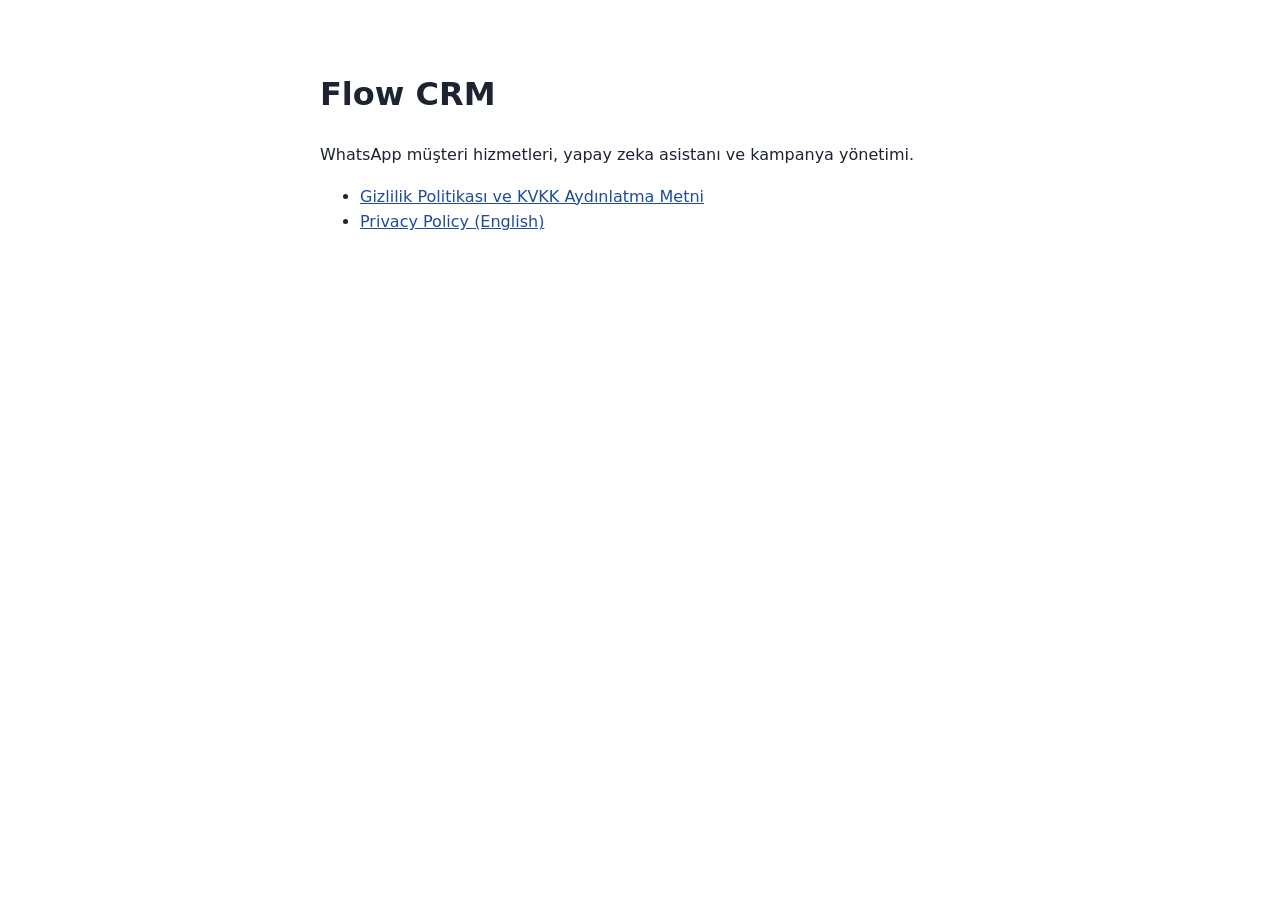
==== docs/index.html @ 95b6e511 "docs: add privacy policy and KVKK notice pages for GitHub Pages Turkish policy and KVKK aydınlatma m" ====
<!doctype html>
<html lang="tr">
<head>
<meta charset="utf-8">
<meta name="viewport" content="width=device-width, initial-scale=1">
<title>Flow CRM</title>
<style>
  :root { --bg: #fff; --fg: #1d2330; --accent: #1f4b99; }
  @media (prefers-color-scheme: dark) { :root { --bg: #12151b; --fg: #e8ebf1; --accent: #8fb0ff; } }
  body { margin: 0; background: var(--bg); color: var(--fg); font: 16px/1.6 system-ui, sans-serif; }
  main { max-width: 640px; margin: 0 auto; padding: 48px 16px; }
  a { color: var(--accent); }
</style>
</head>
<body>
<main>
<h1>Flow CRM</h1>
<p>WhatsApp müşteri hizmetleri, yapay zeka asistanı ve kampanya yönetimi.</p>
<ul>
  <li><a href="gizlilik/">Gizlilik Politikası ve KVKK Aydınlatma Metni</a></li>
  <li><a href="privacy/">Privacy Policy (English)</a></li>
</ul>
</main>
</body>
</html>
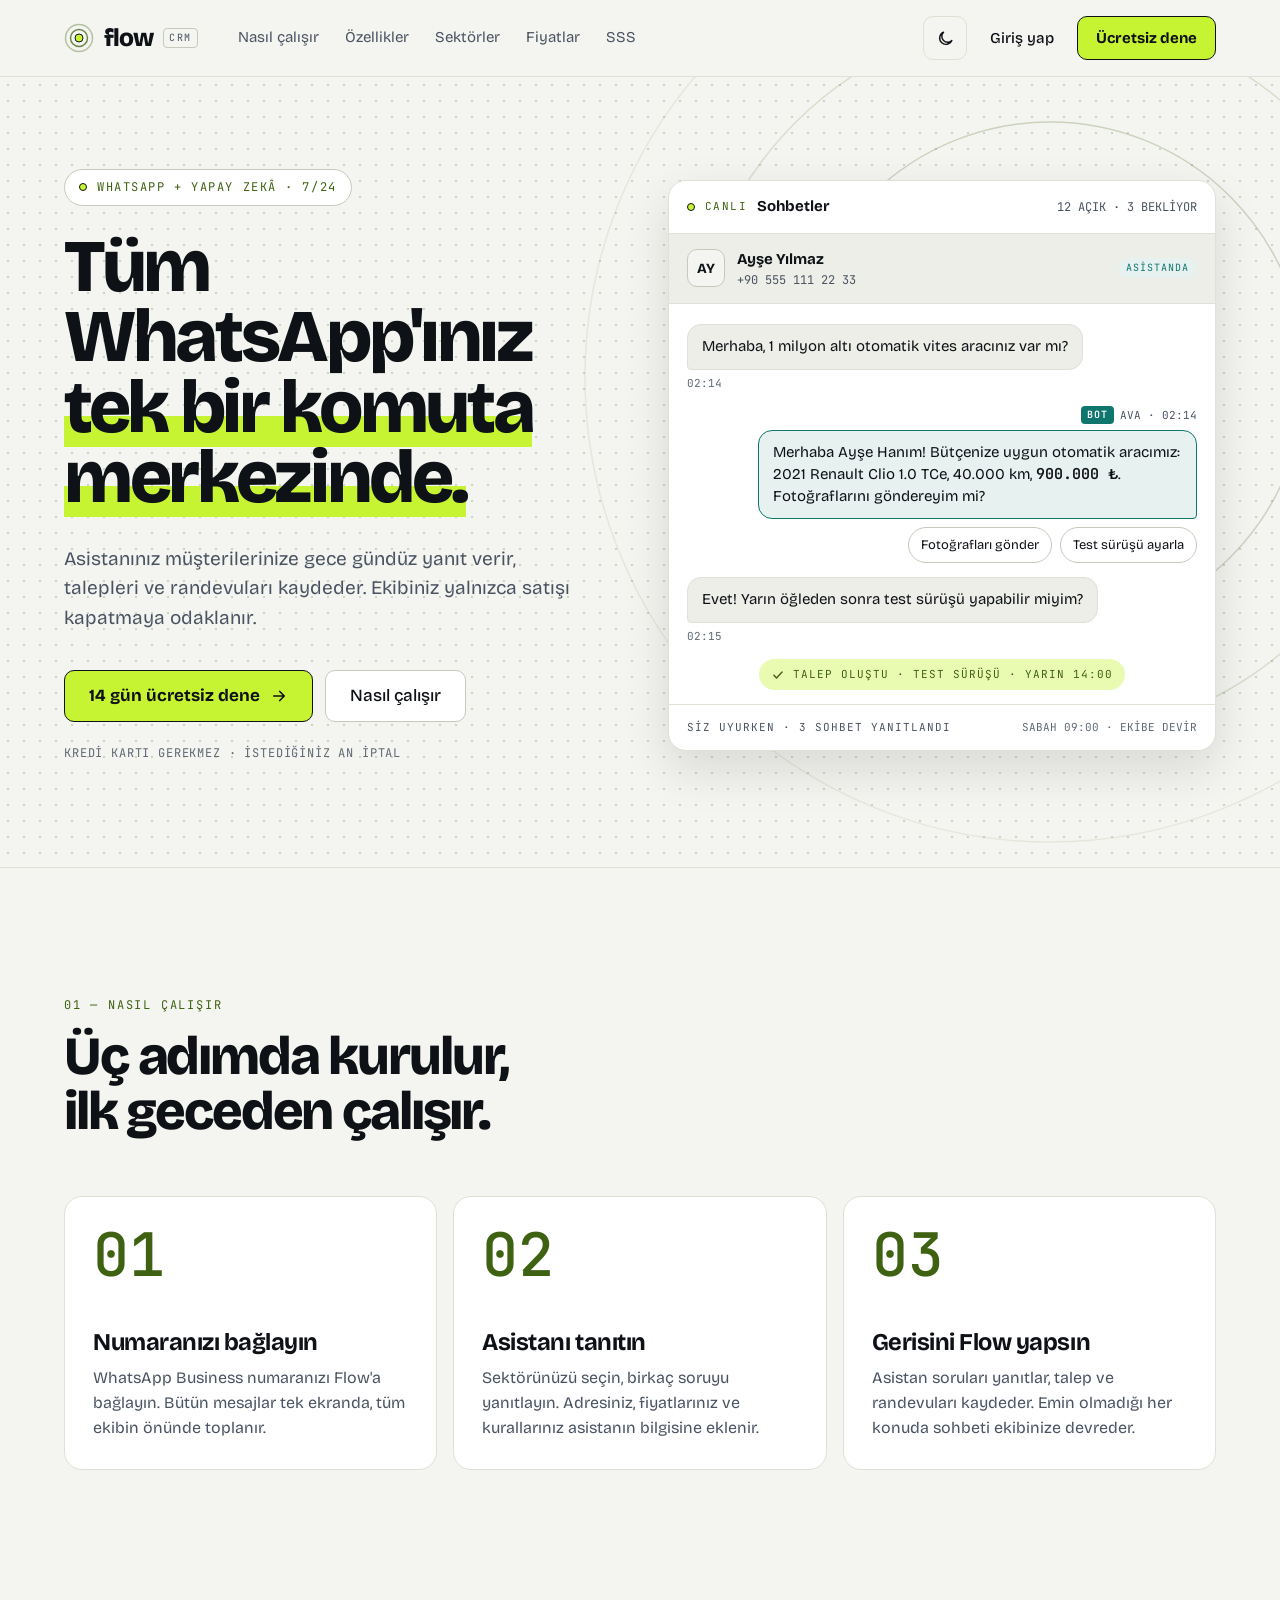
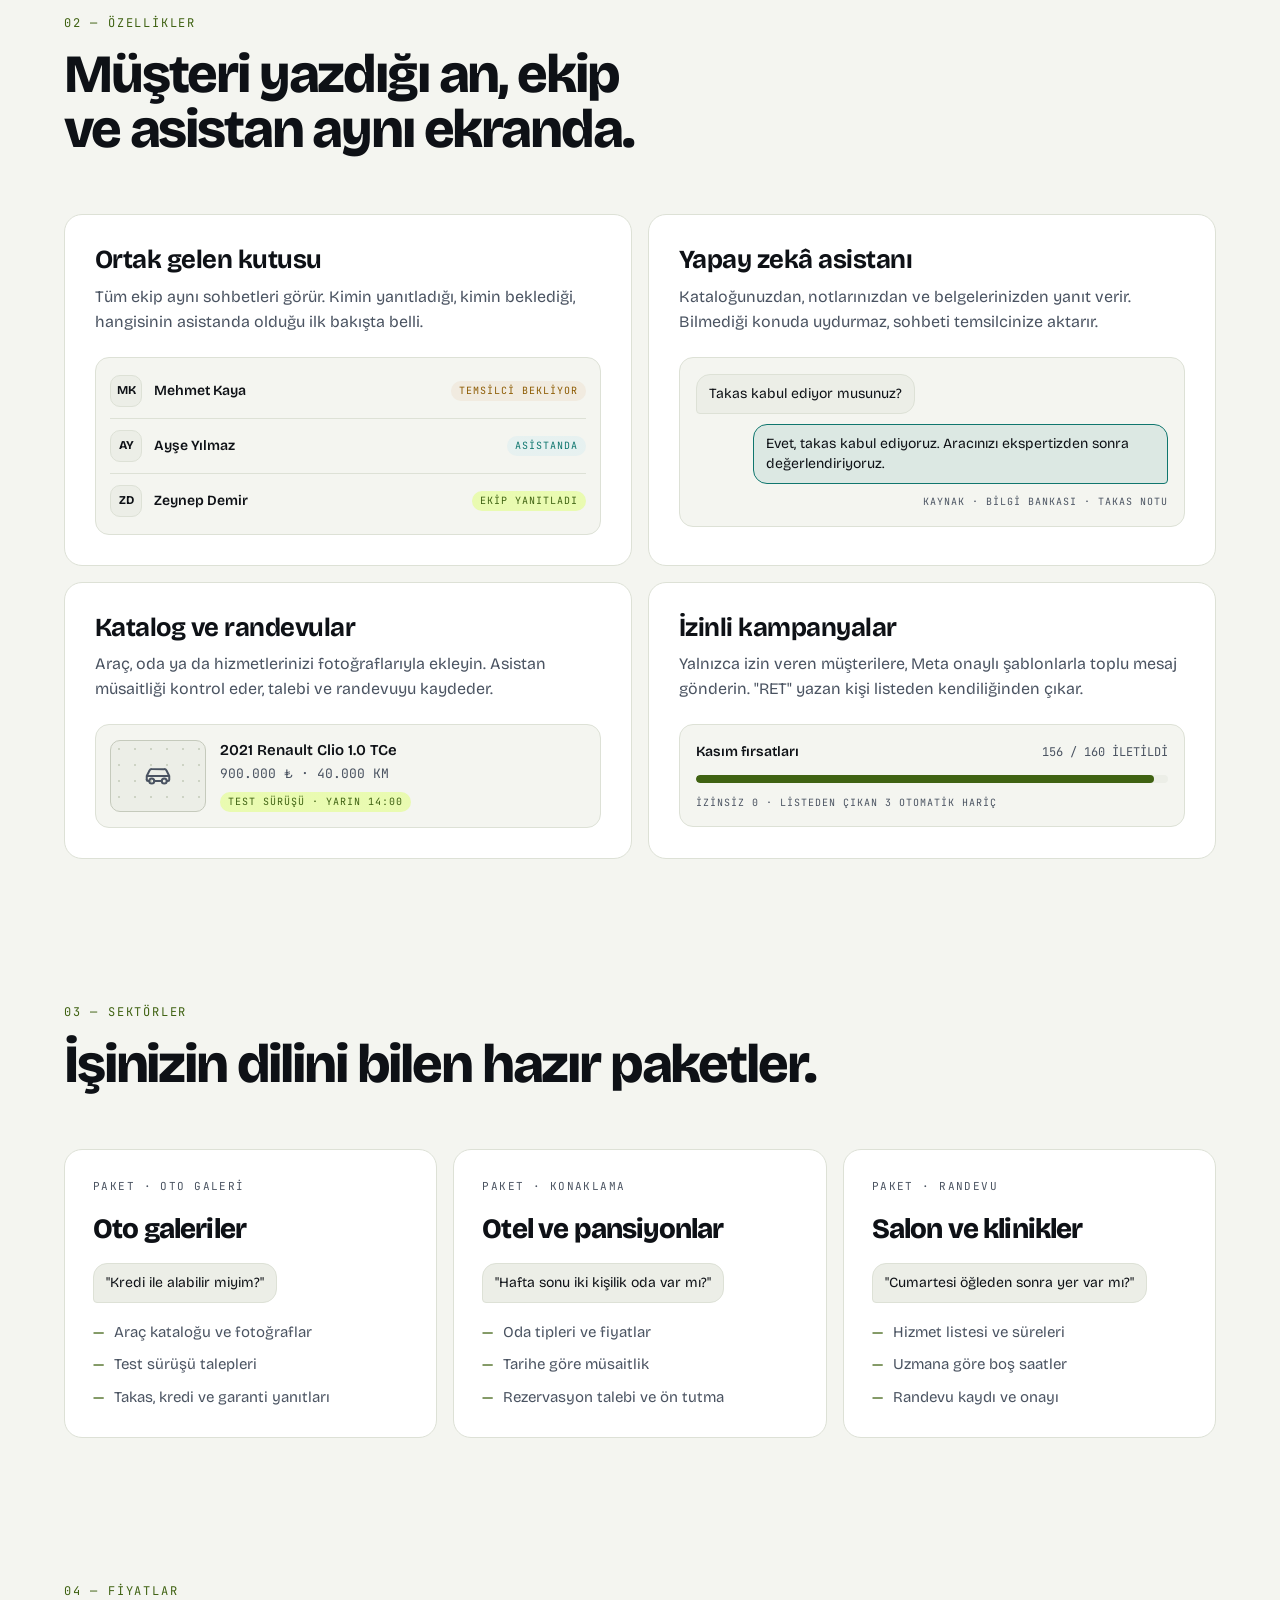
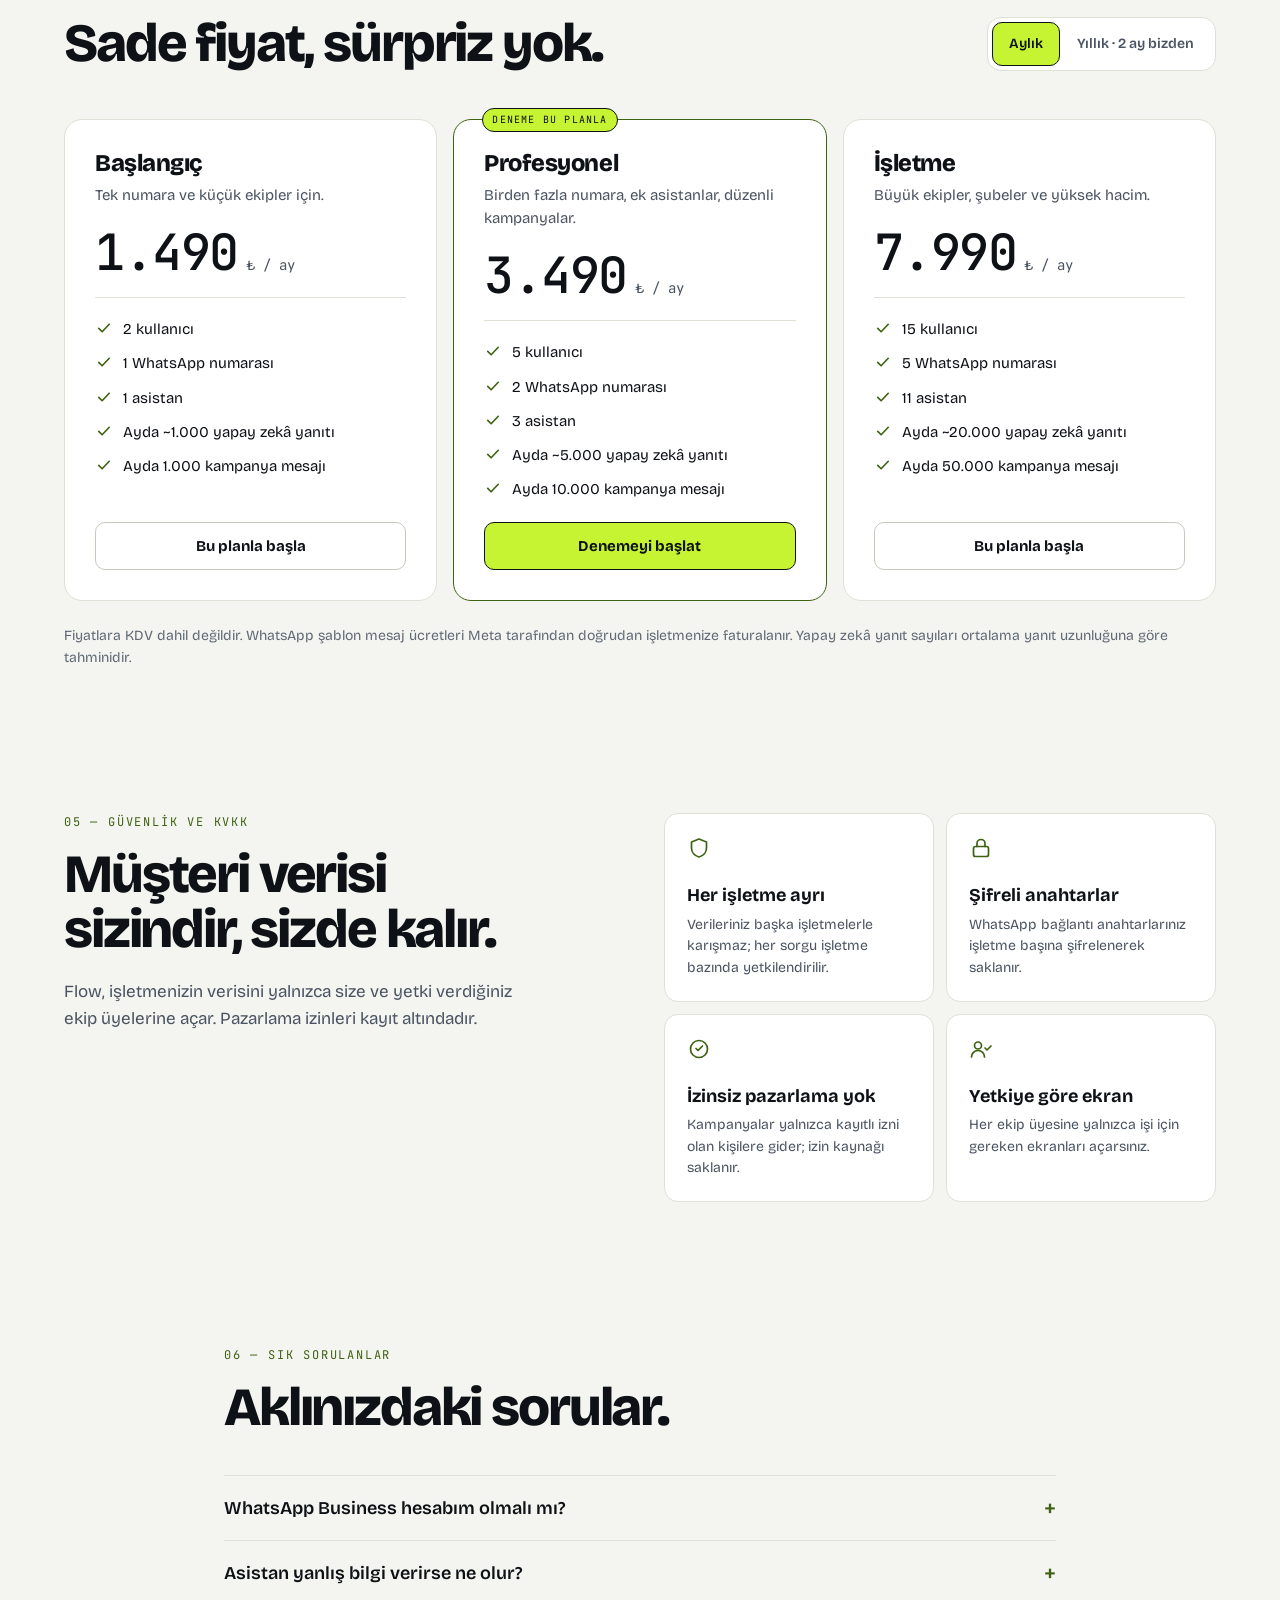
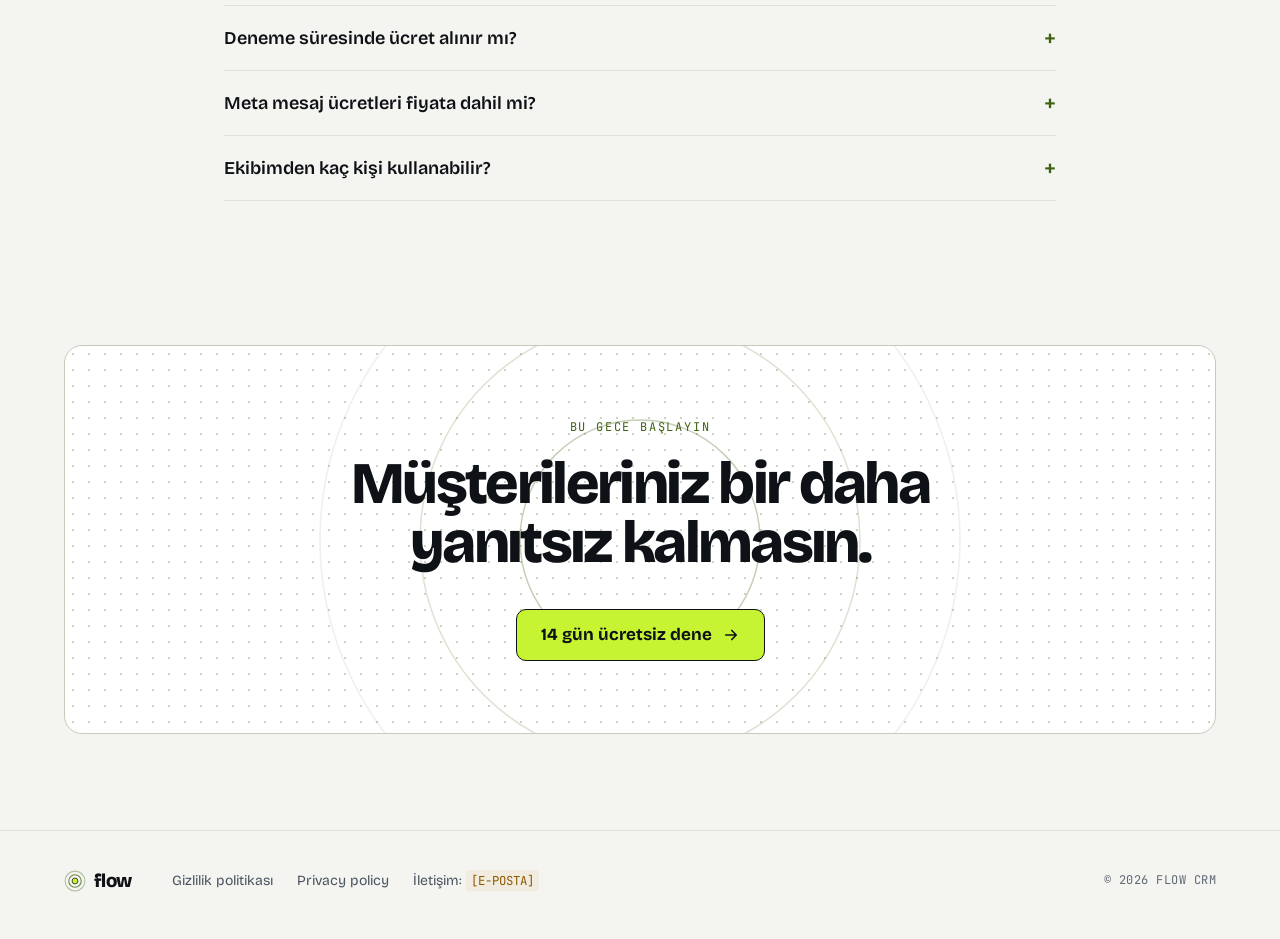
==== commit 3c63017a: "feat(web): Gece mesaisi marketing site and web shell Co-Authored-By: Claude Opus 5.5 <noreply@anthro" ====
--- a/docs/index.html
+++ b/docs/index.html
@@ -3,23 +3,445 @@
 <head>
 <meta charset="utf-8">
 <meta name="viewport" content="width=device-width, initial-scale=1">
-<title>Flow CRM</title>
-<style>
-  :root { --bg: #fff; --fg: #1d2330; --accent: #1f4b99; }
-  @media (prefers-color-scheme: dark) { :root { --bg: #12151b; --fg: #e8ebf1; --accent: #8fb0ff; } }
-  body { margin: 0; background: var(--bg); color: var(--fg); font: 16px/1.6 system-ui, sans-serif; }
-  main { max-width: 640px; margin: 0 auto; padding: 48px 16px; }
-  a { color: var(--accent); }
-</style>
+<title>Flow CRM · WhatsApp için ortak gelen kutusu ve yapay zekâ asistanı</title>
+<meta name="description" content="Flow CRM, işletmenizin WhatsApp mesajlarını tek ekranda toplar. Yapay zekâ asistanı müşterilerinize gece gündüz yanıt verir, talepleri ve randevuları kaydeder. 14 gün ücretsiz deneyin.">
+<meta name="theme-color" content="#0E1116">
+<meta name="color-scheme" content="dark light">
+<!-- TODO(owner): if the site moves to its own domain, update canonical, og:url and og:image. -->
+<link rel="canonical" href="https://ahmetalpturan.github.io/flowCRMYonetim/">
+<meta property="og:type" content="website">
+<meta property="og:locale" content="tr_TR">
+<meta property="og:site_name" content="Flow CRM">
+<meta property="og:title" content="Flow CRM · Tüm WhatsApp'ınız tek bir komuta merkezinde">
+<meta property="og:description" content="Asistanınız müşterilerinize gece gündüz yanıt verir, talepleri ve randevuları kaydeder. Ekibiniz yalnızca satışı kapatmaya odaklanır.">
+<meta property="og:url" content="https://ahmetalpturan.github.io/flowCRMYonetim/">
+<meta property="og:image" content="https://ahmetalpturan.github.io/flowCRMYonetim/assets/og-image.png">
+<meta property="og:image:width" content="1200">
+<meta property="og:image:height" content="630">
+<meta property="og:image:alt" content="Flow CRM logosu ve “Tüm WhatsApp'ınız tek bir komuta merkezinde.” başlığı">
+<meta name="twitter:card" content="summary_large_image">
+<link rel="icon" href="assets/favicon.svg" type="image/svg+xml">
+<link rel="icon" href="assets/favicon-32.png" sizes="32x32" type="image/png">
+<link rel="apple-touch-icon" href="assets/apple-touch-icon.png">
+<link rel="preload" href="assets/fonts/BricolageDisplay-ExtraBold.ttf" as="font" type="font/ttf" crossorigin>
+<link rel="preload" href="assets/fonts/Bricolage-Regular.ttf" as="font" type="font/ttf" crossorigin>
+<link rel="stylesheet" href="assets/flow.css">
+<link rel="stylesheet" href="assets/landing.css">
+<script src="assets/theme.js"></script>
 </head>
 <body>
-<main>
-<h1>Flow CRM</h1>
-<p>WhatsApp müşteri hizmetleri, yapay zeka asistanı ve kampanya yönetimi.</p>
-<ul>
-  <li><a href="gizlilik/">Gizlilik Politikası ve KVKK Aydınlatma Metni</a></li>
-  <li><a href="privacy/">Privacy Policy (English)</a></li>
-</ul>
+<a class="skip-link" href="#icerik">İçeriğe geç</a>
+
+<header class="site-header">
+  <a class="logo" href="./" aria-label="Flow CRM ana sayfa">
+    <svg class="logo-mark" width="30" height="30" viewBox="0 0 30 30" aria-hidden="true" focusable="false"><circle class="ring-outer" cx="15" cy="15" r="13.5"/><circle class="ring-inner" cx="15" cy="15" r="8.5"/><circle class="core" cx="15" cy="15" r="4"/></svg>
+    <span class="logo-word">flow</span>
+    <span class="logo-badge">CRM</span>
+  </a>
+  <nav class="site-nav" aria-label="Sayfa bölümleri">
+    <a href="#nasil">Nasıl çalışır</a>
+    <a href="#ozellikler">Özellikler</a>
+    <a href="#sektorler">Sektörler</a>
+    <a href="#fiyatlar">Fiyatlar</a>
+    <a href="#sss">SSS</a>
+  </nav>
+  <div class="header-actions">
+    <button type="button" class="icon-btn theme-toggle js-only" data-theme-toggle data-label-light="Açık görünüme geç" data-label-dark="Koyu görünüme geç" aria-label="Açık görünüme geç" title="Açık görünüme geç">
+      <svg class="icon-sun" width="19" height="19" viewBox="0 0 24 24" fill="none" stroke="currentColor" stroke-width="1.8" stroke-linecap="round" aria-hidden="true" focusable="false"><circle cx="12" cy="12" r="4"/><path d="M12 2.5v2M12 19.5v2M4.6 4.6 6 6M18 18l1.4 1.4M2.5 12h2M19.5 12h2M4.6 19.4 6 18M18 6l1.4-1.4"/></svg>
+      <svg class="icon-moon" width="19" height="19" viewBox="0 0 24 24" fill="none" stroke="currentColor" stroke-width="1.8" stroke-linejoin="round" aria-hidden="true" focusable="false"><path d="M20 14.5A8 8 0 1 1 9.5 4a6.5 6.5 0 0 0 10.5 10.5z"/></svg>
+    </button>
+    <!-- TODO(owner): web app URL -->
+    <a class="btn btn-ghost" href="#uygulama">Giriş yap</a>
+    <!-- TODO(owner): web app URL -->
+    <a class="btn btn-primary header-cta" href="#uygulama">Ücretsiz dene</a>
+  </div>
+</header>
+
+<main id="icerik">
+
+  <section class="hero dots" aria-labelledby="hero-title">
+    <svg class="hero-rings" aria-hidden="true" focusable="false" width="980" height="980" viewBox="0 0 980 980">
+      <circle cx="490" cy="490" r="150"/>
+      <circle cx="490" cy="490" r="255" stroke-opacity=".75"/>
+      <circle cx="490" cy="490" r="360" stroke-opacity=".5"/>
+      <circle cx="490" cy="490" r="465" stroke-opacity=".28"/>
+    </svg>
+    <div class="hero-inner">
+      <div class="rise">
+        <p class="hero-chip"><span class="live-dot" aria-hidden="true"></span>WHATSAPP + YAPAY ZEKÂ · 7/24</p>
+        <h1 class="hero-title" id="hero-title">Tüm WhatsApp'ınız <span class="hl">tek bir komuta merkezinde.</span></h1>
+        <p class="hero-lead">Asistanınız müşterilerinize gece gündüz yanıt verir, talepleri ve randevuları kaydeder. Ekibiniz yalnızca satışı kapatmaya odaklanır.</p>
+        <div class="hero-actions">
+          <!-- TODO(owner): web app URL -->
+          <a class="btn btn-primary btn-lg" href="#uygulama">14 gün ücretsiz dene <svg width="18" height="18" viewBox="0 0 24 24" fill="none" stroke="currentColor" stroke-width="2.2" stroke-linecap="round" stroke-linejoin="round" aria-hidden="true" focusable="false"><path d="M5 12h14M13 6l6 6-6 6"/></svg></a>
+          <a class="btn btn-secondary btn-lg" href="#nasil">Nasıl çalışır</a>
+        </div>
+        <p class="hero-note">KREDİ KARTI GEREKMEZ · İSTEDİĞİNİZ AN İPTAL</p>
+      </div>
+
+      <figure class="demo rise" style="--d: 140ms" aria-label="Örnek sohbet ekranı: asistan gece bir müşteriye yanıt veriyor">
+        <div class="demo-bar">
+          <span class="live-dot" aria-hidden="true"></span>
+          <span class="label-live">CANLI</span>
+          <span class="title">Sohbetler</span>
+          <span class="count">12 AÇIK · 3 BEKLİYOR</span>
+        </div>
+        <div class="demo-contact">
+          <span class="avatar" aria-hidden="true">AY</span>
+          <div class="who">
+            <div class="name">Ayşe Yılmaz</div>
+            <div class="phone">+90 555 111 22 33</div>
+          </div>
+          <span class="tag tag-assistant">ASİSTANDA</span>
+        </div>
+        <div class="demo-body">
+          <div class="msg msg-in rise" style="--d: 500ms">
+            <div class="bubble bubble-customer">Merhaba, 1 milyon altı otomatik vites aracınız var mı?</div>
+            <div class="msg-time">02:14</div>
+          </div>
+          <div class="msg msg-out rise" style="--d: 1100ms">
+            <div class="msg-meta"><span class="role-bot">BOT</span><span class="by">AVA · 02:14</span></div>
+            <div class="bubble bubble-bot">Merhaba Ayşe Hanım! Bütçenize uygun otomatik aracımız: 2021 Renault Clio 1.0 TCe, 40.000 km, <span class="amount">900.000 ₺</span>. Fotoğraflarını göndereyim mi?</div>
+            <div class="quick-replies">
+              <span class="chip">Fotoğrafları gönder</span>
+              <span class="chip">Test sürüşü ayarla</span>
+            </div>
+          </div>
+          <div class="msg msg-in rise" style="--d: 1700ms">
+            <div class="bubble bubble-customer">Evet! Yarın öğleden sonra test sürüşü yapabilir miyim?</div>
+            <div class="msg-time">02:15</div>
+          </div>
+          <div class="demo-event rise" style="--d: 2300ms">
+            <svg width="14" height="14" viewBox="0 0 24 24" fill="none" stroke="currentColor" stroke-width="2.4" stroke-linecap="round" stroke-linejoin="round" aria-hidden="true" focusable="false"><path d="m5 12.5 4.5 4.5L19 7"/></svg>
+            <span>TALEP OLUŞTU · TEST SÜRÜŞÜ · YARIN 14:00</span>
+          </div>
+        </div>
+        <div class="demo-foot">
+          <span class="left">SİZ UYURKEN · 3 SOHBET YANITLANDI</span>
+          <span class="right">SABAH 09:00 · EKİBE DEVİR</span>
+        </div>
+      </figure>
+    </div>
+  </section>
+
+  <section class="section section-first" id="nasil" aria-labelledby="nasil-title">
+    <p class="eyebrow">01 — NASIL ÇALIŞIR</p>
+    <h2 class="section-title" id="nasil-title">Üç adımda kurulur, ilk geceden çalışır.</h2>
+    <ol class="steps">
+      <li class="step">
+        <span class="step-num" aria-hidden="true">01</span>
+        <h3 class="card-title">Numaranızı bağlayın</h3>
+        <p class="card-text">WhatsApp Business numaranızı Flow'a bağlayın. Bütün mesajlar tek ekranda, tüm ekibin önünde toplanır.</p>
+      </li>
+      <li class="step">
+        <span class="step-num" aria-hidden="true">02</span>
+        <h3 class="card-title">Asistanı tanıtın</h3>
+        <p class="card-text">Sektörünüzü seçin, birkaç soruyu yanıtlayın. Adresiniz, fiyatlarınız ve kurallarınız asistanın bilgisine eklenir.</p>
+      </li>
+      <li class="step">
+        <span class="step-num" aria-hidden="true">03</span>
+        <h3 class="card-title">Gerisini Flow yapsın</h3>
+        <p class="card-text">Asistan soruları yanıtlar, talep ve randevuları kaydeder. Emin olmadığı her konuda sohbeti ekibinize devreder.</p>
+      </li>
+    </ol>
+  </section>
+
+  <section class="section" id="ozellikler" aria-labelledby="ozellikler-title">
+    <p class="eyebrow">02 — ÖZELLİKLER</p>
+    <h2 class="section-title" id="ozellikler-title">Müşteri yazdığı an, ekip ve asistan aynı ekranda.</h2>
+    <div class="features">
+
+      <article class="feature">
+        <div>
+          <h3 class="card-title">Ortak gelen kutusu</h3>
+          <p class="card-text">Tüm ekip aynı sohbetleri görür. Kimin yanıtladığı, kimin beklediği, hangisinin asistanda olduğu ilk bakışta belli.</p>
+        </div>
+        <div class="mock mock-list">
+          <div class="mock-row">
+            <span class="avatar-sm" aria-hidden="true">MK</span>
+            <span class="name">Mehmet Kaya</span>
+            <span class="tag tag-warning">TEMSİLCİ BEKLİYOR</span>
+          </div>
+          <div class="mock-row">
+            <span class="avatar-sm" aria-hidden="true">AY</span>
+            <span class="name">Ayşe Yılmaz</span>
+            <span class="tag tag-assistant">ASİSTANDA</span>
+          </div>
+          <div class="mock-row">
+            <span class="avatar-sm" aria-hidden="true">ZD</span>
+            <span class="name">Zeynep Demir</span>
+            <span class="tag tag-accent">EKİP YANITLADI</span>
+          </div>
+        </div>
+      </article>
+
+      <article class="feature">
+        <div>
+          <h3 class="card-title">Yapay zekâ asistanı</h3>
+          <p class="card-text">Kataloğunuzdan, notlarınızdan ve belgelerinizden yanıt verir. Bilmediği konuda uydurmaz, sohbeti temsilcinize aktarır.</p>
+        </div>
+        <div class="mock mock-chat">
+          <div class="bubble bubble-customer">Takas kabul ediyor musunuz?</div>
+          <div class="bubble bubble-bot">Evet, takas kabul ediyoruz. Aracınızı ekspertizden sonra değerlendiriyoruz.</div>
+          <div class="mock-source">KAYNAK · BİLGİ BANKASI · TAKAS NOTU</div>
+        </div>
+      </article>
+
+      <article class="feature">
+        <div>
+          <h3 class="card-title">Katalog ve randevular</h3>
+          <p class="card-text">Araç, oda ya da hizmetlerinizi fotoğraflarıyla ekleyin. Asistan müsaitliği kontrol eder, talebi ve randevuyu kaydeder.</p>
+        </div>
+        <div class="mock mock-catalog">
+          <div class="thumb dots" aria-hidden="true">
+            <svg width="30" height="30" viewBox="0 0 24 24" fill="none" stroke="currentColor" stroke-width="1.6" stroke-linecap="round" stroke-linejoin="round" focusable="false"><path d="M3 15v-3l2.2-4.4A2 2 0 0 1 7 6.5h10a2 2 0 0 1 1.8 1.1L21 12v3a1 1 0 0 1-1 1h-1"/><path d="M5 16H4a1 1 0 0 1-1-1"/><circle cx="7" cy="16" r="2"/><circle cx="17" cy="16" r="2"/><path d="M9 16h6M3.5 12h17"/></svg>
+          </div>
+          <div class="info">
+            <div class="item">2021 Renault Clio 1.0 TCe</div>
+            <div class="meta">900.000 ₺ · 40.000 KM</div>
+            <span class="tag tag-accent">TEST SÜRÜŞÜ · YARIN 14:00</span>
+          </div>
+        </div>
+      </article>
+
+      <article class="feature">
+        <div>
+          <h3 class="card-title">İzinli kampanyalar</h3>
+          <p class="card-text">Yalnızca izin veren müşterilere, Meta onaylı şablonlarla toplu mesaj gönderin. "RET" yazan kişi listeden kendiliğinden çıkar.</p>
+        </div>
+        <div class="mock mock-campaign">
+          <div class="head"><span class="title">Kasım fırsatları</span><span class="count">156 / 160 İLETİLDİ</span></div>
+          <div class="meter" aria-hidden="true"><span style="width: 97%"></span></div>
+          <div class="foot">İZİNSİZ 0 · LİSTEDEN ÇIKAN 3 OTOMATİK HARİÇ</div>
+        </div>
+      </article>
+    </div>
+  </section>
+
+  <section class="section" id="sektorler" aria-labelledby="sektorler-title">
+    <p class="eyebrow">03 — SEKTÖRLER</p>
+    <h2 class="section-title" id="sektorler-title">İşinizin dilini bilen hazır paketler.</h2>
+    <div class="sectors">
+      <article class="sector">
+        <span class="kicker">PAKET · OTO GALERİ</span>
+        <h3 class="card-title">Oto galeriler</h3>
+        <div class="bubble bubble-customer">"Kredi ile alabilir miyim?"</div>
+        <ul class="dash-list">
+          <li><span aria-hidden="true">—</span>Araç kataloğu ve fotoğraflar</li>
+          <li><span aria-hidden="true">—</span>Test sürüşü talepleri</li>
+          <li><span aria-hidden="true">—</span>Takas, kredi ve garanti yanıtları</li>
+        </ul>
+      </article>
+      <article class="sector">
+        <span class="kicker">PAKET · KONAKLAMA</span>
+        <h3 class="card-title">Otel ve pansiyonlar</h3>
+        <div class="bubble bubble-customer">"Hafta sonu iki kişilik oda var mı?"</div>
+        <ul class="dash-list">
+          <li><span aria-hidden="true">—</span>Oda tipleri ve fiyatlar</li>
+          <li><span aria-hidden="true">—</span>Tarihe göre müsaitlik</li>
+          <li><span aria-hidden="true">—</span>Rezervasyon talebi ve ön tutma</li>
+        </ul>
+      </article>
+      <article class="sector">
+        <span class="kicker">PAKET · RANDEVU</span>
+        <h3 class="card-title">Salon ve klinikler</h3>
+        <div class="bubble bubble-customer">"Cumartesi öğleden sonra yer var mı?"</div>
+        <ul class="dash-list">
+          <li><span aria-hidden="true">—</span>Hizmet listesi ve süreleri</li>
+          <li><span aria-hidden="true">—</span>Uzmana göre boş saatler</li>
+          <li><span aria-hidden="true">—</span>Randevu kaydı ve onayı</li>
+        </ul>
+      </article>
+    </div>
+  </section>
+
+  <section class="section" id="fiyatlar" aria-labelledby="fiyatlar-title">
+    <div class="pricing-head">
+      <div>
+        <p class="eyebrow">04 — FİYATLAR</p>
+        <h2 class="section-title" id="fiyatlar-title">Sade fiyat, sürpriz yok.</h2>
+      </div>
+      <div class="segmented js-only" role="group" aria-label="Ödeme dönemi" data-billing-toggle>
+        <button type="button" data-period="monthly" aria-pressed="true">Aylık</button>
+        <button type="button" data-period="yearly" aria-pressed="false">Yıllık · 2 ay bizden</button>
+      </div>
+    </div>
+    <div class="plans">
+
+      <article class="plan">
+        <div>
+          <h3 class="card-title">Başlangıç</h3>
+          <p class="plan-desc">Tek numara ve küçük ekipler için.</p>
+        </div>
+        <p class="price-row"><span class="price" data-price-monthly="1.490" data-price-yearly="14.900">1.490</span> <span class="unit" data-unit>₺ / ay</span></p>
+        <ul class="plan-features">
+          <li><svg width="18" height="18" viewBox="0 0 24 24" fill="none" stroke="currentColor" stroke-width="2.2" stroke-linecap="round" stroke-linejoin="round" aria-hidden="true" focusable="false"><path d="m5 12.5 4.5 4.5L19 7"/></svg><span>2 kullanıcı</span></li>
+          <li><svg width="18" height="18" viewBox="0 0 24 24" fill="none" stroke="currentColor" stroke-width="2.2" stroke-linecap="round" stroke-linejoin="round" aria-hidden="true" focusable="false"><path d="m5 12.5 4.5 4.5L19 7"/></svg><span>1 WhatsApp numarası</span></li>
+          <li><svg width="18" height="18" viewBox="0 0 24 24" fill="none" stroke="currentColor" stroke-width="2.2" stroke-linecap="round" stroke-linejoin="round" aria-hidden="true" focusable="false"><path d="m5 12.5 4.5 4.5L19 7"/></svg><span>1 asistan</span></li>
+          <li><svg width="18" height="18" viewBox="0 0 24 24" fill="none" stroke="currentColor" stroke-width="2.2" stroke-linecap="round" stroke-linejoin="round" aria-hidden="true" focusable="false"><path d="m5 12.5 4.5 4.5L19 7"/></svg><span>Ayda ~1.000 yapay zekâ yanıtı</span></li>
+          <li><svg width="18" height="18" viewBox="0 0 24 24" fill="none" stroke="currentColor" stroke-width="2.2" stroke-linecap="round" stroke-linejoin="round" aria-hidden="true" focusable="false"><path d="m5 12.5 4.5 4.5L19 7"/></svg><span>Ayda 1.000 kampanya mesajı</span></li>
+        </ul>
+        <!-- TODO(owner): web app URL -->
+        <a class="btn btn-outline" href="#uygulama">Bu planla başla</a>
+      </article>
+
+      <article class="plan is-featured">
+        <span class="plan-badge">DENEME BU PLANLA</span>
+        <div>
+          <h3 class="card-title">Profesyonel</h3>
+          <p class="plan-desc">Birden fazla numara, ek asistanlar, düzenli kampanyalar.</p>
+        </div>
+        <p class="price-row"><span class="price" data-price-monthly="3.490" data-price-yearly="34.900">3.490</span> <span class="unit" data-unit>₺ / ay</span></p>
+        <ul class="plan-features">
+          <li><svg width="18" height="18" viewBox="0 0 24 24" fill="none" stroke="currentColor" stroke-width="2.2" stroke-linecap="round" stroke-linejoin="round" aria-hidden="true" focusable="false"><path d="m5 12.5 4.5 4.5L19 7"/></svg><span>5 kullanıcı</span></li>
+          <li><svg width="18" height="18" viewBox="0 0 24 24" fill="none" stroke="currentColor" stroke-width="2.2" stroke-linecap="round" stroke-linejoin="round" aria-hidden="true" focusable="false"><path d="m5 12.5 4.5 4.5L19 7"/></svg><span>2 WhatsApp numarası</span></li>
+          <li><svg width="18" height="18" viewBox="0 0 24 24" fill="none" stroke="currentColor" stroke-width="2.2" stroke-linecap="round" stroke-linejoin="round" aria-hidden="true" focusable="false"><path d="m5 12.5 4.5 4.5L19 7"/></svg><span>3 asistan</span></li>
+          <li><svg width="18" height="18" viewBox="0 0 24 24" fill="none" stroke="currentColor" stroke-width="2.2" stroke-linecap="round" stroke-linejoin="round" aria-hidden="true" focusable="false"><path d="m5 12.5 4.5 4.5L19 7"/></svg><span>Ayda ~5.000 yapay zekâ yanıtı</span></li>
+          <li><svg width="18" height="18" viewBox="0 0 24 24" fill="none" stroke="currentColor" stroke-width="2.2" stroke-linecap="round" stroke-linejoin="round" aria-hidden="true" focusable="false"><path d="m5 12.5 4.5 4.5L19 7"/></svg><span>Ayda 10.000 kampanya mesajı</span></li>
+        </ul>
+        <!-- TODO(owner): web app URL -->
+        <a class="btn btn-primary" href="#uygulama">Denemeyi başlat</a>
+      </article>
+
+      <article class="plan">
+        <div>
+          <h3 class="card-title">İşletme</h3>
+          <p class="plan-desc">Büyük ekipler, şubeler ve yüksek hacim.</p>
+        </div>
+        <p class="price-row"><span class="price" data-price-monthly="7.990" data-price-yearly="79.900">7.990</span> <span class="unit" data-unit>₺ / ay</span></p>
+        <ul class="plan-features">
+          <li><svg width="18" height="18" viewBox="0 0 24 24" fill="none" stroke="currentColor" stroke-width="2.2" stroke-linecap="round" stroke-linejoin="round" aria-hidden="true" focusable="false"><path d="m5 12.5 4.5 4.5L19 7"/></svg><span>15 kullanıcı</span></li>
+          <li><svg width="18" height="18" viewBox="0 0 24 24" fill="none" stroke="currentColor" stroke-width="2.2" stroke-linecap="round" stroke-linejoin="round" aria-hidden="true" focusable="false"><path d="m5 12.5 4.5 4.5L19 7"/></svg><span>5 WhatsApp numarası</span></li>
+          <li><svg width="18" height="18" viewBox="0 0 24 24" fill="none" stroke="currentColor" stroke-width="2.2" stroke-linecap="round" stroke-linejoin="round" aria-hidden="true" focusable="false"><path d="m5 12.5 4.5 4.5L19 7"/></svg><span>11 asistan</span></li>
+          <li><svg width="18" height="18" viewBox="0 0 24 24" fill="none" stroke="currentColor" stroke-width="2.2" stroke-linecap="round" stroke-linejoin="round" aria-hidden="true" focusable="false"><path d="m5 12.5 4.5 4.5L19 7"/></svg><span>Ayda ~20.000 yapay zekâ yanıtı</span></li>
+          <li><svg width="18" height="18" viewBox="0 0 24 24" fill="none" stroke="currentColor" stroke-width="2.2" stroke-linecap="round" stroke-linejoin="round" aria-hidden="true" focusable="false"><path d="m5 12.5 4.5 4.5L19 7"/></svg><span>Ayda 50.000 kampanya mesajı</span></li>
+        </ul>
+        <!-- TODO(owner): web app URL -->
+        <a class="btn btn-outline" href="#uygulama">Bu planla başla</a>
+      </article>
+    </div>
+    <p class="fine-print">Fiyatlara KDV dahil değildir. WhatsApp şablon mesaj ücretleri Meta tarafından doğrudan işletmenize faturalanır. Yapay zekâ yanıt sayıları ortalama yanıt uzunluğuna göre tahminidir.</p>
+  </section>
+
+  <section class="section" id="guvenlik" aria-labelledby="guvenlik-title">
+    <div class="security">
+      <div>
+        <p class="eyebrow">05 — GÜVENLİK VE KVKK</p>
+        <h2 class="section-title" id="guvenlik-title">Müşteri verisi sizindir, sizde kalır.</h2>
+        <p class="security-lead">Flow, işletmenizin verisini yalnızca size ve yetki verdiğiniz ekip üyelerine açar. Pazarlama izinleri kayıt altındadır.</p>
+      </div>
+      <div class="trust-grid">
+        <div class="trust">
+          <svg width="24" height="24" viewBox="0 0 24 24" fill="none" stroke="currentColor" stroke-width="1.7" stroke-linejoin="round" aria-hidden="true" focusable="false"><path d="M12 3 4.5 6v6c0 4.4 3.2 7.9 7.5 9 4.3-1.1 7.5-4.6 7.5-9V6z"/></svg>
+          <h3>Her işletme ayrı</h3>
+          <p>Verileriniz başka işletmelerle karışmaz; her sorgu işletme bazında yetkilendirilir.</p>
+        </div>
+        <div class="trust">
+          <svg width="24" height="24" viewBox="0 0 24 24" fill="none" stroke="currentColor" stroke-width="1.7" stroke-linecap="round" stroke-linejoin="round" aria-hidden="true" focusable="false"><rect x="4.5" y="10.5" width="15" height="10" rx="2"/><path d="M8 10.5V7.5a4 4 0 0 1 8 0v3"/></svg>
+          <h3>Şifreli anahtarlar</h3>
+          <p>WhatsApp bağlantı anahtarlarınız işletme başına şifrelenerek saklanır.</p>
+        </div>
+        <div class="trust">
+          <svg width="24" height="24" viewBox="0 0 24 24" fill="none" stroke="currentColor" stroke-width="1.7" stroke-linecap="round" stroke-linejoin="round" aria-hidden="true" focusable="false"><path d="M9 11.5 11 13.5 15.5 9"/><circle cx="12" cy="12" r="8.5"/></svg>
+          <h3>İzinsiz pazarlama yok</h3>
+          <p>Kampanyalar yalnızca kayıtlı izni olan kişilere gider; izin kaynağı saklanır.</p>
+        </div>
+        <div class="trust">
+          <svg width="24" height="24" viewBox="0 0 24 24" fill="none" stroke="currentColor" stroke-width="1.7" stroke-linecap="round" stroke-linejoin="round" aria-hidden="true" focusable="false"><circle cx="9" cy="8.5" r="3.5"/><path d="M2.5 20a6.5 6.5 0 0 1 13 0"/><path d="m16 11 2 2 4-4"/></svg>
+          <h3>Yetkiye göre ekran</h3>
+          <p>Her ekip üyesine yalnızca işi için gereken ekranları açarsınız.</p>
+        </div>
+      </div>
+    </div>
+  </section>
+
+  <section class="section section-narrow" id="sss" aria-labelledby="sss-title">
+    <p class="eyebrow">06 — SIK SORULANLAR</p>
+    <h2 class="section-title faq-title" id="sss-title">Aklınızdaki sorular.</h2>
+    <div class="faq">
+      <details>
+        <summary>WhatsApp Business hesabım olmalı mı?<span class="faq-icon" aria-hidden="true">+</span></summary>
+        <p>Evet. Flow, Meta'nın resmi WhatsApp Business Platform'u üzerinden çalışır. Numaranızı bağlarken her adımda size yol gösteririz.</p>
+      </details>
+      <details>
+        <summary>Asistan yanlış bilgi verirse ne olur?<span class="faq-icon" aria-hidden="true">+</span></summary>
+        <p>Asistan yalnızca sizin girdiğiniz bilgilerden yanıt verir. Emin olmadığında ya da müşteri bir yetkili istediğinde sohbeti ekibinize aktarır.</p>
+      </details>
+      <details>
+        <summary>Deneme süresinde ücret alınır mı?<span class="faq-icon" aria-hidden="true">+</span></summary>
+        <p>Hayır. 14 gün boyunca Profesyonel plan ücretsizdir ve kart bilgisi istenmez. Süre bitince dilediğiniz planı seçersiniz.</p>
+      </details>
+      <details>
+        <summary>Meta mesaj ücretleri fiyata dahil mi?<span class="faq-icon" aria-hidden="true">+</span></summary>
+        <p>Hayır. WhatsApp şablon mesaj ücretlerini Meta doğrudan işletmenize faturalar. Flow aboneliği bunlardan ayrıdır.</p>
+      </details>
+      <details>
+        <summary>Ekibimden kaç kişi kullanabilir?<span class="faq-icon" aria-hidden="true">+</span></summary>
+        <p>Planınıza göre 2 ile 15 kullanıcı. Her üyeye yalnızca ihtiyaç duyduğu ekranları açabilirsiniz.</p>
+      </details>
+    </div>
+  </section>
+
+  <section class="section cta-section" aria-labelledby="cta-title">
+    <div class="cta dots">
+      <svg class="cta-rings" aria-hidden="true" focusable="false" width="720" height="720" viewBox="0 0 720 720">
+        <circle cx="360" cy="360" r="120"/>
+        <circle cx="360" cy="360" r="220" stroke-opacity=".6"/>
+        <circle cx="360" cy="360" r="320" stroke-opacity=".3"/>
+      </svg>
+      <div class="cta-inner">
+        <p class="eyebrow">BU GECE BAŞLAYIN</p>
+        <h2 class="cta-title" id="cta-title">Müşterileriniz bir daha yanıtsız kalmasın.</h2>
+        <!-- TODO(owner): web app URL -->
+        <a class="btn btn-primary btn-lg" href="#uygulama">14 gün ücretsiz dene <svg width="18" height="18" viewBox="0 0 24 24" fill="none" stroke="currentColor" stroke-width="2.2" stroke-linecap="round" stroke-linejoin="round" aria-hidden="true" focusable="false"><path d="M5 12h14M13 6l6 6-6 6"/></svg></a>
+      </div>
+    </div>
+  </section>
+
 </main>
+
+<footer class="site-footer">
+  <div class="site-footer-inner">
+    <span class="logo logo-sm">
+      <svg class="logo-mark" width="22" height="22" viewBox="0 0 30 30" aria-hidden="true" focusable="false"><circle class="ring-outer" cx="15" cy="15" r="13.5"/><circle class="ring-inner" cx="15" cy="15" r="8.5"/><circle class="core" cx="15" cy="15" r="4"/></svg>
+      <span class="logo-word">flow</span>
+    </span>
+    <nav class="footer-nav" aria-label="Alt bağlantılar">
+      <a href="gizlilik/">Gizlilik politikası</a>
+      <a href="privacy/" hreflang="en" lang="en">Privacy policy</a>
+      <!-- TODO(owner): replace [E-POSTA] with the contact address and make it a mailto: link. -->
+      <span class="footer-text">İletişim:&nbsp;<mark class="todo">[E-POSTA]</mark></span>
+    </nav>
+    <span class="copyright">© 2026 FLOW CRM</span>
+  </div>
+</footer>
+
+<script>
+(function () {
+  "use strict";
+  var group = document.querySelector("[data-billing-toggle]");
+  if (!group) return;
+  var buttons = group.querySelectorAll("button[data-period]");
+  var prices = document.querySelectorAll("[data-price-monthly]");
+  var units = document.querySelectorAll("[data-unit]");
+  function select(period) {
+    var yearly = period === "yearly";
+    for (var i = 0; i < buttons.length; i++) {
+      buttons[i].setAttribute("aria-pressed", String(buttons[i].getAttribute("data-period") === period));
+    }
+    for (var j = 0; j < prices.length; j++) {
+      prices[j].textContent = prices[j].getAttribute(yearly ? "data-price-yearly" : "data-price-monthly");
+    }
+    for (var k = 0; k < units.length; k++) {
+      units[k].textContent = yearly ? "₺ / yıl" : "₺ / ay";
+    }
+  }
+  for (var i = 0; i < buttons.length; i++) {
+    buttons[i].addEventListener("click", function () {
+      select(this.getAttribute("data-period"));
+    });
+  }
+})();
+</script>
 </body>
 </html>
--- a/docs/assets/flow.css
+++ b/docs/assets/flow.css
@@ -0,0 +1,601 @@
+/*
+  Flow CRM · "Gece mesaisi" — shared styles for the docs/ site (landing, legal and
+  payment pages). Tokens mirror lib/ui/tokens.dart; DESIGN.md is binding.
+  Fonts are self-hosted from fonts/ (SIL OFL 1.1, see the OFL-*.txt files). No CDN.
+*/
+
+/* ---------- Fonts ---------- */
+
+@font-face { font-family: "Bricolage"; src: url("fonts/Bricolage-Regular.ttf") format("truetype"); font-weight: 400; font-style: normal; font-display: swap; }
+@font-face { font-family: "Bricolage"; src: url("fonts/Bricolage-Medium.ttf") format("truetype"); font-weight: 500; font-style: normal; font-display: swap; }
+@font-face { font-family: "Bricolage"; src: url("fonts/Bricolage-SemiBold.ttf") format("truetype"); font-weight: 600; font-style: normal; font-display: swap; }
+@font-face { font-family: "Bricolage"; src: url("fonts/Bricolage-Bold.ttf") format("truetype"); font-weight: 700; font-style: normal; font-display: swap; }
+@font-face { font-family: "BricolageDisplay"; src: url("fonts/BricolageDisplay-Bold.ttf") format("truetype"); font-weight: 700; font-style: normal; font-display: swap; }
+@font-face { font-family: "BricolageDisplay"; src: url("fonts/BricolageDisplay-ExtraBold.ttf") format("truetype"); font-weight: 800; font-style: normal; font-display: swap; }
+@font-face { font-family: "JetBrainsMono"; src: url("fonts/JetBrainsMono-Regular.ttf") format("truetype"); font-weight: 400; font-style: normal; font-display: swap; }
+@font-face { font-family: "JetBrainsMono"; src: url("fonts/JetBrainsMono-Medium.ttf") format("truetype"); font-weight: 500; font-style: normal; font-display: swap; }
+@font-face { font-family: "JetBrainsMono"; src: url("fonts/JetBrainsMono-SemiBold.ttf") format("truetype"); font-weight: 600; font-style: normal; font-display: swap; }
+
+/* ---------- Tokens: dark is the default, light via data-theme="light" ---------- */
+
+:root {
+  color-scheme: dark;
+  --bg: #0E1116;
+  --surface: #161B22;
+  --raised: #1C232D;
+  --border: #262E3A;
+  --border-strong: #3A4452;
+  --text: #F4F6F8;
+  --muted: #9AA4B2;
+  --faint: #8692A2;
+  --lime: #C6F432;
+  --lime-hover: #D3F75C;
+  --on-lime: #0E1116;
+  --lime-edge: transparent;
+  --accent-text: #C6F432;
+  --accent-soft: rgba(198, 244, 50, .12);
+  --teal: #2DD4BF;
+  --teal-text: #2DD4BF;
+  --teal-soft: rgba(45, 212, 191, .12);
+  --on-teal: #0E1116;
+  --danger: #FF6B5B;
+  --danger-soft: rgba(255, 107, 91, .14);
+  --warning: #F5B841;
+  --warning-soft: rgba(245, 184, 65, .14);
+  --info: #7CB7FF;
+  --info-soft: rgba(124, 183, 255, .14);
+  --dot: #262E3A;
+  --ring: rgba(198, 244, 50, .28);
+  --meter: #C6F432;
+  --mark-ring: #C6F432;
+  --featured: #C6F432;
+  --focus: #C6F432;
+  --overlay: none;
+  --hl-color: #C6F432;
+  --hl-bg: none;
+
+  --font-text: "Bricolage", sans-serif;
+  --font-display: "BricolageDisplay", "Bricolage", sans-serif;
+  /* JetBrains Mono has no ₺ glyph; it falls back to Bricolage. */
+  --font-mono: "JetBrainsMono", "Bricolage", monospace;
+  --gutter: 24px;
+}
+
+:root[data-theme="light"] {
+  color-scheme: light;
+  --bg: #F4F5F0;
+  --surface: #FFFFFF;
+  --raised: #ECEEE7;
+  --border: #DDE1D6;
+  --border-strong: #C5CABC;
+  --text: #0E1116;
+  --muted: #4A5361;
+  --faint: #5F6874;
+  --lime-edge: #0E1116;
+  --accent-text: #3F6212;
+  --accent-soft: rgba(198, 244, 50, .38);
+  --teal: #0F766E;
+  --teal-text: #0F766E;
+  --teal-soft: rgba(15, 118, 110, .10);
+  --on-teal: #FFFFFF;
+  --danger: #B03A0A;
+  --danger-soft: rgba(176, 58, 10, .10);
+  --warning: #8C5A00;
+  --warning-soft: rgba(140, 90, 0, .12);
+  --info: #1D4ED8;
+  --info-soft: rgba(29, 78, 216, .10);
+  --dot: #CDD3C4;
+  --ring: rgba(63, 98, 18, .30);
+  --meter: #3F6212;
+  --mark-ring: #3F6212;
+  --featured: #3F6212;
+  --focus: #3F6212;
+  --overlay: 0 18px 48px rgba(14, 17, 22, .12);
+  --hl-color: #0E1116;
+  --hl-bg: linear-gradient(transparent 60%, #C6F432 60%, #C6F432 94%, transparent 94%);
+}
+
+@media (max-width: 639px) {
+  :root { --gutter: 16px; }
+}
+
+/* ---------- Base ---------- */
+
+*, *::before, *::after { box-sizing: border-box; }
+
+html { -webkit-text-size-adjust: 100%; text-size-adjust: 100%; }
+
+body {
+  margin: 0;
+  min-width: 320px;
+  background: var(--bg);
+  color: var(--text);
+  font-family: var(--font-text);
+  font-size: 16px;
+  line-height: 1.55;
+  overflow-wrap: break-word;
+  -webkit-font-smoothing: antialiased;
+  -moz-osx-font-smoothing: grayscale;
+}
+
+[hidden] { display: none !important; }
+
+h1, h2, h3 { text-wrap: balance; }
+
+a { color: var(--accent-text); text-underline-offset: 3px; }
+a:hover { color: var(--text); }
+
+button { font: inherit; color: inherit; }
+
+svg { flex: none; }
+
+:focus-visible {
+  outline: 2px solid var(--focus);
+  outline-offset: 3px;
+}
+
+html:not(.js) .js-only { display: none !important; }
+
+.visually-hidden {
+  position: absolute !important;
+  width: 1px;
+  height: 1px;
+  margin: -1px;
+  padding: 0;
+  overflow: hidden;
+  clip: rect(0 0 0 0);
+  white-space: nowrap;
+  border: 0;
+}
+
+.skip-link {
+  position: absolute;
+  left: var(--gutter);
+  top: -120px;
+  z-index: 20;
+  display: inline-flex;
+  align-items: center;
+  min-height: 44px;
+  padding: 0 16px;
+  border-radius: 10px;
+  border: 1px solid var(--lime-edge);
+  background: var(--lime);
+  color: var(--on-lime);
+  font-weight: 700;
+  text-decoration: none;
+}
+.skip-link:focus { top: 12px; color: var(--on-lime); }
+
+.mono {
+  font-family: var(--font-mono);
+  font-variant-numeric: tabular-nums;
+}
+
+.eyebrow {
+  margin: 0;
+  font-family: var(--font-mono);
+  font-size: 12px;
+  font-weight: 400;
+  letter-spacing: .15em;
+  color: var(--accent-text);
+}
+
+.dots {
+  background-image: radial-gradient(var(--dot) 1px, transparent 1.3px);
+  background-size: 16px 16px;
+}
+
+.hl {
+  color: var(--hl-color);
+  background: var(--hl-bg);
+  -webkit-box-decoration-break: clone;
+  box-decoration-break: clone;
+}
+
+/* ---------- Logo ---------- */
+
+.logo {
+  display: inline-flex;
+  align-items: center;
+  gap: 10px;
+  min-height: 44px;
+  color: var(--text);
+  text-decoration: none;
+  border-radius: 10px;
+}
+.logo:hover { color: var(--text); }
+
+.logo-mark circle { fill: none; stroke: var(--mark-ring); stroke-width: 1.5; }
+.logo-mark .ring-outer { stroke-opacity: .35; }
+.logo-mark .ring-inner { stroke-opacity: .75; }
+.logo-mark .core { fill: var(--lime); stroke: var(--lime-edge); stroke-width: 1; }
+
+.logo-word {
+  font-family: var(--font-display);
+  font-weight: 800;
+  font-size: 25px;
+  line-height: 1;
+  letter-spacing: -.036em;
+}
+
+.logo-badge {
+  font-family: var(--font-mono);
+  font-size: 10px;
+  line-height: 1.4;
+  letter-spacing: .15em;
+  color: var(--muted);
+  border: 1px solid var(--border-strong);
+  border-radius: 4px;
+  padding: 2px 5px;
+}
+
+.logo-sm { gap: 8px; min-height: 0; }
+.logo-sm .logo-word { font-size: 19px; letter-spacing: -.03em; }
+
+/* ---------- Buttons ---------- */
+
+.btn {
+  display: inline-flex;
+  align-items: center;
+  justify-content: center;
+  gap: 10px;
+  min-height: 44px;
+  padding: 0 18px;
+  border-radius: 10px;
+  border: 1px solid transparent;
+  font-family: var(--font-text);
+  font-size: 15px;
+  font-weight: 600;
+  line-height: 1.2;
+  text-align: center;
+  text-decoration: none;
+  cursor: pointer;
+}
+
+.btn-primary { background: var(--lime); color: var(--on-lime); border-color: var(--lime-edge); font-weight: 700; }
+.btn-primary:hover { background: var(--lime-hover); color: var(--on-lime); }
+
+.btn-secondary { background: var(--surface); color: var(--text); border-color: var(--border-strong); font-weight: 500; }
+.btn-secondary:hover { background: var(--raised); color: var(--text); }
+
+.btn-outline { background: transparent; color: var(--text); border-color: var(--border-strong); font-weight: 700; }
+.btn-outline:hover { background: var(--raised); color: var(--text); }
+
+.btn-ghost { background: transparent; color: var(--text); font-weight: 500; padding: 0 14px; }
+.btn-ghost:hover { background: var(--raised); color: var(--text); }
+
+.btn-lg { min-height: 52px; padding: 0 24px; font-size: 17px; }
+
+.icon-btn {
+  display: inline-flex;
+  align-items: center;
+  justify-content: center;
+  width: 44px;
+  height: 44px;
+  padding: 0;
+  border-radius: 10px;
+  border: 1px solid var(--border);
+  background: transparent;
+  color: var(--text);
+  cursor: pointer;
+}
+.icon-btn:hover { background: var(--raised); }
+
+.theme-toggle .icon-moon { display: none; }
+:root[data-theme="light"] .theme-toggle .icon-sun { display: none; }
+:root[data-theme="light"] .theme-toggle .icon-moon { display: block; }
+
+/* ---------- Tags (tone text on a soft fill, always composited on the surface) ---------- */
+
+.tag {
+  --tone: var(--muted);
+  --tone-soft: transparent;
+  display: inline-flex;
+  align-items: center;
+  gap: 6px;
+  padding: 3px 8px;
+  border-radius: 999px;
+  font-family: var(--font-mono);
+  font-size: 10px;
+  line-height: 1.4;
+  letter-spacing: .1em;
+  color: var(--tone);
+  background: linear-gradient(var(--tone-soft), var(--tone-soft)), var(--surface);
+}
+.tag-accent { --tone: var(--accent-text); --tone-soft: var(--accent-soft); }
+.tag-assistant { --tone: var(--teal-text); --tone-soft: var(--teal-soft); }
+.tag-warning { --tone: var(--warning); --tone-soft: var(--warning-soft); }
+.tag-info { --tone: var(--info); --tone-soft: var(--info-soft); }
+.tag-danger { --tone: var(--danger); --tone-soft: var(--danger-soft); }
+
+.role-bot {
+  display: inline-block;
+  padding: 2px 6px;
+  border-radius: 4px;
+  font-family: var(--font-mono);
+  font-size: 10px;
+  font-weight: 600;
+  line-height: 1.4;
+  letter-spacing: .1em;
+  color: var(--on-teal);
+  background: var(--teal);
+}
+
+/* ---------- Motion: one staggered entrance and the live-dot pulse ---------- */
+
+.live-dot {
+  display: inline-block;
+  flex: none;
+  width: 8px;
+  height: 8px;
+  border-radius: 50%;
+  background: var(--lime);
+  border: 1px solid var(--lime-edge);
+  animation: flow-pulse 2s ease-out infinite;
+}
+
+@keyframes flow-pulse {
+  0% { box-shadow: 0 0 0 0 rgba(198, 244, 50, .6); }
+  70% { box-shadow: 0 0 0 9px rgba(198, 244, 50, 0); }
+  100% { box-shadow: 0 0 0 0 rgba(198, 244, 50, 0); }
+}
+
+/* "backwards" hides the element during its delay but does not pin the final transform,
+   so hover states (the 2 px card lift) still apply after the entrance. */
+.rise {
+  animation: flow-rise .36s cubic-bezier(.2, .7, .2, 1) backwards;
+  animation-delay: var(--d, 0ms);
+}
+
+@keyframes flow-rise {
+  from { opacity: 0; transform: translateY(10px); }
+  to { opacity: 1; transform: none; }
+}
+
+@media (prefers-reduced-motion: reduce) {
+  .live-dot, .rise { animation: none; }
+}
+
+/* ---------- Site header and footer ---------- */
+
+.site-header {
+  max-width: 1200px;
+  margin: 0 auto;
+  padding: 16px var(--gutter);
+  display: flex;
+  flex-wrap: wrap;
+  align-items: center;
+  gap: 12px 32px;
+}
+
+.site-nav {
+  display: flex;
+  flex-wrap: wrap;
+  gap: 0 10px;
+  flex: 1 1 auto;
+}
+
+.site-nav a {
+  display: inline-flex;
+  align-items: center;
+  justify-content: center;
+  min-width: 44px;
+  min-height: 44px;
+  padding: 0 8px;
+  border-radius: 10px;
+  color: var(--muted);
+  font-size: 15px;
+  text-decoration: none;
+}
+.site-nav a:hover { color: var(--text); }
+
+.header-actions {
+  display: flex;
+  align-items: center;
+  gap: 8px;
+  margin-left: auto;
+}
+
+.site-footer { border-top: 1px solid var(--border); }
+
+.site-footer-inner {
+  max-width: 1200px;
+  margin: 0 auto;
+  padding: 28px var(--gutter) 36px;
+  display: flex;
+  flex-wrap: wrap;
+  align-items: center;
+  gap: 12px 40px;
+}
+
+.footer-nav {
+  display: flex;
+  flex-wrap: wrap;
+  align-items: center;
+  gap: 0 24px;
+  flex: 1 1 auto;
+}
+
+.footer-nav a,
+.footer-nav .footer-text {
+  display: inline-flex;
+  align-items: center;
+  min-height: 44px;
+  color: var(--muted);
+  font-size: 14px;
+  text-decoration: none;
+}
+.footer-nav a:hover { color: var(--text); text-decoration: underline; }
+
+.copyright {
+  font-family: var(--font-mono);
+  font-size: 12px;
+  letter-spacing: .04em;
+  color: var(--faint);
+}
+
+/* Highlighted owner placeholders ([E-POSTA], [ŞİRKET UNVANI] …). */
+mark.todo {
+  padding: 1px 5px;
+  border-radius: 4px;
+  font-family: var(--font-mono);
+  font-size: .88em;
+  color: var(--warning);
+  background: linear-gradient(var(--warning-soft), var(--warning-soft)), var(--surface);
+  -webkit-box-decoration-break: clone;
+  box-decoration-break: clone;
+}
+
+@media (max-width: 1023px) {
+  .site-nav { order: 3; flex-basis: 100%; margin-left: -8px; }
+}
+
+@media (max-width: 479px) {
+  .header-cta { display: none; }
+  .header-actions .btn-ghost { padding: 0 10px; }
+}
+
+@media (max-width: 399px) {
+  .site-header .logo-badge { display: none; }
+}
+
+/* ---------- Legal pages (docs/gizlilik, docs/privacy) ---------- */
+
+.doc {
+  max-width: 760px;
+  margin: 0 auto;
+  padding: 32px var(--gutter) 88px;
+}
+
+.doc h1 {
+  margin: 14px 0 14px;
+  font-family: var(--font-display);
+  font-weight: 800;
+  font-size: clamp(32px, 5.2vw, 52px);
+  line-height: 1.02;
+  letter-spacing: -.04em;
+}
+
+.doc .meta { margin: 0 0 24px; color: var(--muted); font-size: 15px; }
+
+.doc h2 {
+  margin: 52px 0 12px;
+  padding-top: 28px;
+  border-top: 1px solid var(--border);
+  font-family: var(--font-display);
+  font-weight: 800;
+  font-size: clamp(22px, 3vw, 27px);
+  line-height: 1.2;
+  letter-spacing: -.02em;
+  scroll-margin-top: 16px;
+}
+
+.doc h3 { margin: 26px 0 6px; font-size: 17px; font-weight: 700; line-height: 1.35; }
+
+.doc p, .doc li { font-size: 16px; line-height: 1.7; }
+.doc p { margin: 0 0 14px; }
+.doc ul, .doc ol { margin: 0 0 16px; padding-left: 1.35rem; }
+.doc li + li { margin-top: 8px; }
+.doc li::marker { color: var(--accent-text); }
+.doc strong { font-weight: 700; }
+
+.doc .card {
+  margin: 24px 0;
+  padding: 18px 20px;
+  border: 1px solid var(--border);
+  border-radius: 14px;
+  background: var(--surface);
+  line-height: 1.7;
+}
+
+.doc .toc {
+  margin: 24px 0 8px;
+  padding: 18px 20px 6px;
+  border: 1px solid var(--border);
+  border-radius: 14px;
+  background: var(--surface);
+}
+.doc .toc ol { margin: 10px 0 12px; padding-left: 1.6rem; }
+.doc .toc li { margin: 0; line-height: 1.4; }
+.doc .toc a { display: inline-flex; align-items: center; min-height: 44px; padding: 4px 0; text-decoration: none; }
+.doc .toc a:hover { text-decoration: underline; }
+.doc .toc-title { margin: 0; }
+
+.doc table { width: 100%; border-collapse: collapse; font-size: 15px; margin: 12px 0 18px; }
+.doc th, .doc td { text-align: left; vertical-align: top; padding: 10px 8px; border-bottom: 1px solid var(--border); line-height: 1.55; }
+.doc th { color: var(--muted); font-weight: 600; border-bottom-color: var(--border-strong); }
+
+@media (max-width: 560px) {
+  .doc table, .doc thead, .doc tbody, .doc tr, .doc th, .doc td { display: block; }
+  .doc thead { display: none; }
+  .doc td { border: 0; padding: 2px 0; }
+  .doc tr { border-bottom: 1px solid var(--border); padding: 10px 0; }
+  .doc td:first-child { font-weight: 600; }
+}
+
+/* ---------- Payment pages (docs/odeme, docs/odeme/sonuc) ---------- */
+
+.pay {
+  max-width: 640px;
+  margin: 0 auto;
+  padding: 24px var(--gutter) 80px;
+}
+
+.pay h1 {
+  margin: 14px 0 8px;
+  font-family: var(--font-display);
+  font-weight: 800;
+  font-size: clamp(30px, 6vw, 44px);
+  line-height: 1.02;
+  letter-spacing: -.04em;
+}
+
+.pay .muted { color: var(--muted); font-size: 15px; line-height: 1.6; }
+
+.pay .card {
+  margin: 20px 0;
+  padding: 16px 18px;
+  border: 1px solid var(--border);
+  border-radius: 14px;
+  background: var(--surface);
+  line-height: 1.6;
+}
+
+.pay .card p { margin: 0; }
+
+.pay .card.error,
+.pay .card:has(> .error) {
+  border-color: transparent;
+  background: linear-gradient(var(--danger-soft), var(--danger-soft)), var(--surface);
+}
+
+.pay .card:has(> .ok) {
+  border-color: transparent;
+  background: linear-gradient(var(--accent-soft), var(--accent-soft)), var(--surface);
+}
+
+.pay .ok { color: var(--accent-text); }
+.pay .error { color: var(--danger); }
+
+.pay .note {
+  display: flex;
+  align-items: flex-start;
+  gap: 10px;
+  margin-top: 20px;
+}
+.pay .note svg { margin-top: 3px; color: var(--accent-text); }
+.pay .note p { margin: 0; }
+
+/* iyzico renders its own form here; it always sits on white, as iyzico designs it. */
+.pay #iyzipay-checkout-form { margin-top: 16px; min-height: 120px; }
+.pay #iyzipay-checkout-form:not(:empty) {
+  padding: 8px;
+  border-radius: 14px;
+  background: #FFFFFF;
+  color: #0E1116;
+  box-shadow: var(--overlay);
+}
+
+.pay-rings { display: block; margin-top: 8px; }
+.pay-rings circle { fill: none; stroke: var(--ring); stroke-width: 1.5; }
+.pay-rings .core { fill: var(--lime); stroke: var(--lime-edge); stroke-width: 1; }
--- a/docs/assets/landing.css
+++ b/docs/assets/landing.css
@@ -0,0 +1,545 @@
+/* Flow CRM landing page (docs/index.html). Shared tokens and components: flow.css. */
+
+/* ---------- Hero ---------- */
+
+.hero {
+  position: relative;
+  overflow: hidden;
+  border-top: 1px solid var(--border);
+  border-bottom: 1px solid var(--border);
+}
+
+.hero-rings {
+  position: absolute;
+  right: -260px;
+  top: -190px;
+  pointer-events: none;
+}
+.hero-rings circle,
+.cta-rings circle { fill: none; stroke: var(--ring); stroke-width: 1.5; }
+
+.hero-inner {
+  position: relative;
+  max-width: 1200px;
+  margin: 0 auto;
+  padding: 92px var(--gutter) 104px;
+  display: grid;
+  grid-template-columns: repeat(auto-fit, minmax(min(100%, 420px), 1fr));
+  gap: 56px;
+  align-items: center;
+}
+.hero-inner > * { min-width: 0; }
+
+.hero-chip {
+  display: inline-flex;
+  align-items: center;
+  gap: 10px;
+  margin: 0 0 26px;
+  padding: 8px 14px;
+  border: 1px solid var(--border-strong);
+  border-radius: 999px;
+  background: var(--surface);
+  font-family: var(--font-mono);
+  font-size: 12px;
+  letter-spacing: .13em;
+  color: var(--accent-text);
+}
+
+.hero-title {
+  margin: 0;
+  font-family: var(--font-display);
+  font-weight: 800;
+  font-size: clamp(40px, 5.8vw, 86px);
+  line-height: .95;
+  letter-spacing: -.045em;
+}
+
+.hero-lead {
+  margin: 30px 0 0;
+  max-width: 520px;
+  font-size: 19px;
+  line-height: 1.55;
+  color: var(--muted);
+}
+
+.hero-actions {
+  margin-top: 38px;
+  display: flex;
+  flex-wrap: wrap;
+  align-items: center;
+  gap: 12px;
+}
+
+.hero-note {
+  margin: 22px 0 0;
+  font-family: var(--font-mono);
+  font-size: 12px;
+  letter-spacing: .07em;
+  color: var(--faint);
+}
+
+/* ---------- Chat demo ---------- */
+
+.demo {
+  margin: 0;
+  min-width: 0;
+  background: var(--surface);
+  border: 1px solid var(--border);
+  border-radius: 18px;
+  box-shadow: var(--overlay);
+  overflow: hidden;
+}
+
+.demo-bar,
+.demo-contact,
+.demo-foot {
+  display: flex;
+  flex-wrap: wrap;
+  align-items: center;
+  gap: 6px 10px;
+  padding: 14px 18px;
+}
+
+.demo-bar { border-bottom: 1px solid var(--border); }
+.demo-bar .label-live { font-family: var(--font-mono); font-size: 11px; letter-spacing: .13em; color: var(--accent-text); }
+.demo-bar .title { font-weight: 700; font-size: 15px; }
+.demo-bar .count { margin-left: auto; font-family: var(--font-mono); font-size: 12px; color: var(--muted); }
+
+.demo-contact { gap: 12px; border-bottom: 1px solid var(--border); background: var(--raised); }
+.demo-contact .who { min-width: 0; flex: 1 1 8em; }
+.demo-contact .name { font-weight: 700; font-size: 15px; }
+.demo-contact .phone { font-family: var(--font-mono); font-size: 12px; color: var(--muted); }
+
+.avatar {
+  display: inline-flex;
+  align-items: center;
+  justify-content: center;
+  flex: none;
+  width: 38px;
+  height: 38px;
+  border-radius: 10px;
+  background: var(--bg);
+  border: 1px solid var(--border-strong);
+  font-weight: 700;
+  font-size: 14px;
+}
+
+.demo-body {
+  padding: 20px 18px 14px;
+  display: flex;
+  flex-direction: column;
+  gap: 14px;
+}
+
+.msg { max-width: 82%; }
+.msg-in { align-self: flex-start; }
+.msg-out { align-self: flex-end; max-width: 86%; }
+
+.bubble { padding: 11px 14px; font-size: 15px; line-height: 1.45; }
+.bubble-customer { background: var(--raised); border: 1px solid var(--border); border-radius: 14px 14px 14px 4px; }
+.bubble-bot { background: var(--teal-soft); border: 1px solid var(--teal); border-radius: 14px 14px 4px 14px; }
+.bubble .amount { font-family: var(--font-mono); font-weight: 600; white-space: nowrap; }
+
+.msg-time { margin-top: 5px; font-family: var(--font-mono); font-size: 11px; color: var(--faint); }
+
+.msg-meta {
+  display: flex;
+  justify-content: flex-end;
+  align-items: center;
+  gap: 6px;
+  margin-bottom: 6px;
+}
+.msg-meta .by { font-family: var(--font-mono); font-size: 11px; color: var(--muted); }
+
+.quick-replies {
+  display: flex;
+  flex-wrap: wrap;
+  justify-content: flex-end;
+  gap: 8px;
+  margin-top: 8px;
+}
+
+.chip {
+  display: inline-flex;
+  align-items: center;
+  min-height: 36px;
+  padding: 0 12px;
+  border-radius: 999px;
+  border: 1px solid var(--border-strong);
+  background: var(--surface);
+  color: var(--text);
+  font-size: 13px;
+}
+
+.demo-event {
+  align-self: center;
+  display: inline-flex;
+  align-items: center;
+  gap: 8px;
+  max-width: 100%;
+  padding: 7px 12px;
+  border-radius: 999px;
+  font-family: var(--font-mono);
+  font-size: 11px;
+  letter-spacing: .09em;
+  text-align: center;
+  color: var(--accent-text);
+  background: linear-gradient(var(--accent-soft), var(--accent-soft)), var(--surface);
+}
+
+.demo-foot { border-top: 1px solid var(--border); font-family: var(--font-mono); font-size: 11px; }
+.demo-foot .left { letter-spacing: .09em; color: var(--muted); }
+.demo-foot .right { margin-left: auto; color: var(--faint); }
+
+/* ---------- Sections ---------- */
+
+.section {
+  max-width: 1200px;
+  margin: 0 auto;
+  padding: 104px var(--gutter) 40px;
+}
+.section-first { padding-top: 128px; }
+.section-narrow { max-width: 880px; }
+
+.section-title {
+  margin: 16px 0 56px;
+  max-width: 820px;
+  font-family: var(--font-display);
+  font-weight: 800;
+  font-size: clamp(32px, 4.2vw, 58px);
+  line-height: 1.02;
+  letter-spacing: -.04em;
+}
+
+.card-title {
+  margin: 0 0 10px;
+  font-family: var(--font-display);
+  font-weight: 700;
+  font-size: 26px;
+  line-height: 1.15;
+  letter-spacing: -.02em;
+}
+
+.card-text { margin: 0; font-size: 16px; line-height: 1.55; color: var(--muted); }
+
+/* 01 Steps */
+
+.steps {
+  list-style: none;
+  margin: 0;
+  padding: 0;
+  display: grid;
+  grid-template-columns: repeat(auto-fit, minmax(min(100%, 300px), 1fr));
+  gap: 16px;
+}
+
+.step { background: var(--surface); border: 1px solid var(--border); border-radius: 18px; padding: 28px; }
+.step-num { display: block; font-family: var(--font-mono); font-size: 60px; font-weight: 500; line-height: 1; color: var(--accent-text); }
+.step .card-title { margin-top: 44px; font-size: 24px; }
+
+/* 02 Features */
+
+.features {
+  display: grid;
+  grid-template-columns: repeat(auto-fit, minmax(min(100%, 440px), 1fr));
+  gap: 16px;
+}
+
+.feature {
+  background: var(--surface);
+  border: 1px solid var(--border);
+  border-radius: 18px;
+  padding: 30px;
+  display: flex;
+  flex-direction: column;
+  gap: 22px;
+}
+
+.mock {
+  background: var(--bg);
+  border: 1px solid var(--border);
+  border-radius: 14px;
+}
+
+.mock-list { padding: 6px 14px; }
+.mock-row {
+  display: flex;
+  flex-wrap: wrap;
+  align-items: center;
+  gap: 8px 12px;
+  padding: 11px 0;
+  border-bottom: 1px solid var(--border);
+}
+.mock-row:last-child { border-bottom: 0; }
+.mock-row .name { flex: 1 1 7em; min-width: 0; font-size: 14px; font-weight: 600; }
+
+.avatar-sm {
+  display: inline-flex;
+  align-items: center;
+  justify-content: center;
+  flex: none;
+  width: 32px;
+  height: 32px;
+  border-radius: 10px;
+  background: var(--raised);
+  border: 1px solid var(--border);
+  font-size: 12px;
+  font-weight: 700;
+}
+
+.mock-chat { padding: 16px; display: flex; flex-direction: column; gap: 10px; }
+.mock-chat .bubble { padding: 9px 12px; font-size: 14px; }
+.mock-chat .bubble-customer { align-self: flex-start; border-radius: 14px 14px 14px 4px; }
+.mock-chat .bubble-bot { align-self: flex-end; max-width: 88%; border-radius: 14px 14px 4px 14px; }
+.mock-source { align-self: flex-end; font-family: var(--font-mono); font-size: 10px; letter-spacing: .1em; color: var(--muted); text-align: right; }
+
+.mock-catalog { padding: 14px; display: flex; flex-wrap: wrap; gap: 14px; align-items: center; }
+.thumb {
+  display: flex;
+  align-items: center;
+  justify-content: center;
+  flex: none;
+  width: 96px;
+  height: 72px;
+  border-radius: 10px;
+  border: 1px solid var(--border-strong);
+  background-color: var(--raised);
+  color: var(--muted);
+}
+.mock-catalog .info { flex: 1 1 10em; min-width: 0; }
+.mock-catalog .item { font-weight: 600; font-size: 15px; }
+.mock-catalog .meta { margin-top: 2px; font-family: var(--font-mono); font-size: 13px; color: var(--muted); }
+.mock-catalog .tag { margin-top: 8px; }
+
+.mock-campaign { padding: 16px; display: flex; flex-direction: column; gap: 12px; }
+.mock-campaign .head { display: flex; flex-wrap: wrap; justify-content: space-between; align-items: baseline; gap: 4px 12px; }
+.mock-campaign .head .title { font-size: 14px; font-weight: 600; }
+.mock-campaign .head .count { font-family: var(--font-mono); font-size: 12px; color: var(--muted); }
+.meter { height: 8px; border-radius: 999px; background: var(--raised); overflow: hidden; }
+.meter > span { display: block; height: 100%; border-radius: 999px; background: var(--meter); }
+.mock-campaign .foot { font-family: var(--font-mono); font-size: 10px; letter-spacing: .1em; color: var(--muted); }
+
+/* 03 Sectors */
+
+.sectors {
+  display: grid;
+  grid-template-columns: repeat(auto-fit, minmax(min(100%, 290px), 1fr));
+  gap: 16px;
+}
+
+.sector {
+  background: var(--surface);
+  border: 1px solid var(--border);
+  border-radius: 18px;
+  padding: 28px;
+  display: flex;
+  flex-direction: column;
+  gap: 18px;
+}
+.sector .kicker { font-family: var(--font-mono); font-size: 11px; letter-spacing: .13em; color: var(--muted); }
+.sector .card-title { margin: 0; font-size: 28px; font-weight: 800; letter-spacing: -.03em; }
+.sector .bubble-customer { align-self: flex-start; padding: 9px 12px; font-size: 14px; border-radius: 14px 14px 14px 4px; }
+.dash-list { margin: 0; padding: 0; list-style: none; display: flex; flex-direction: column; gap: 9px; font-size: 15px; color: var(--muted); }
+.dash-list li { display: flex; gap: 10px; }
+.dash-list li > span { color: var(--accent-text); }
+
+/* 04 Pricing */
+
+.pricing-head {
+  display: flex;
+  flex-wrap: wrap;
+  align-items: flex-end;
+  justify-content: space-between;
+  gap: 24px;
+  margin-bottom: 48px;
+}
+.pricing-head .section-title { margin-bottom: 0; }
+
+.segmented {
+  display: inline-flex;
+  flex-wrap: wrap;
+  padding: 4px;
+  border-radius: 14px;
+  border: 1px solid var(--border);
+  background: var(--surface);
+}
+
+.segmented button {
+  min-height: 44px;
+  padding: 0 16px;
+  border-radius: 10px;
+  border: 1px solid transparent;
+  background: transparent;
+  color: var(--muted);
+  font-size: 14px;
+  font-weight: 600;
+  cursor: pointer;
+}
+.segmented button:hover { color: var(--text); }
+.segmented button[aria-pressed="true"] { background: var(--lime); color: var(--on-lime); border-color: var(--lime-edge); }
+
+.plans {
+  display: grid;
+  grid-template-columns: repeat(auto-fit, minmax(min(100%, 290px), 1fr));
+  gap: 16px;
+  align-items: stretch;
+}
+
+.plan {
+  position: relative;
+  background: var(--surface);
+  border: 1px solid var(--border);
+  border-radius: 18px;
+  padding: 30px;
+  display: flex;
+  flex-direction: column;
+  gap: 20px;
+}
+.plan.is-featured { border-color: var(--featured); }
+
+.plan-badge {
+  position: absolute;
+  top: -12px;
+  left: 28px;
+  padding: 4px 9px;
+  border-radius: 999px;
+  border: 1px solid var(--lime-edge);
+  background: var(--lime);
+  color: var(--on-lime);
+  font-family: var(--font-mono);
+  font-size: 10px;
+  line-height: 1.4;
+  letter-spacing: .12em;
+}
+
+.plan .card-title { margin: 0 0 6px; font-size: 24px; font-weight: 800; }
+.plan-desc { margin: 0; font-size: 15px; color: var(--muted); }
+
+.price-row { display: flex; flex-wrap: wrap; align-items: baseline; gap: 4px 8px; margin: 0; }
+.price { font-family: var(--font-mono); font-variant-numeric: tabular-nums; font-size: clamp(40px, 11vw, 50px); font-weight: 500; letter-spacing: -.03em; line-height: 1; }
+.unit { font-family: var(--font-mono); font-size: 14px; color: var(--muted); }
+
+.plan-features {
+  flex: 1;
+  margin: 0;
+  padding: 20px 0 0;
+  border-top: 1px solid var(--border);
+  list-style: none;
+  display: flex;
+  flex-direction: column;
+  gap: 11px;
+  font-size: 15px;
+}
+.plan-features li { display: flex; gap: 10px; align-items: flex-start; }
+.plan-features svg { margin-top: 1px; color: var(--accent-text); }
+.plan .btn { min-height: 48px; width: 100%; }
+
+.fine-print { margin: 24px 0 0; font-size: 14px; line-height: 1.6; color: var(--faint); }
+
+/* 05 Security */
+
+.security {
+  display: grid;
+  grid-template-columns: repeat(auto-fit, minmax(min(100%, 440px), 1fr));
+  gap: 48px;
+  align-items: start;
+}
+.security .section-title { margin-bottom: 20px; }
+.security-lead { margin: 0; max-width: 460px; font-size: 17px; line-height: 1.6; color: var(--muted); }
+
+.trust-grid {
+  display: grid;
+  grid-template-columns: repeat(auto-fit, minmax(min(100%, 220px), 1fr));
+  gap: 12px;
+}
+.trust { background: var(--surface); border: 1px solid var(--border); border-radius: 14px; padding: 22px; }
+.trust svg { color: var(--accent-text); }
+.trust h3 { margin: 16px 0 6px; font-size: 18px; font-weight: 700; line-height: 1.3; }
+.trust p { margin: 0; font-size: 14px; line-height: 1.55; color: var(--muted); }
+
+/* 06 FAQ */
+
+.faq-title { margin-bottom: 40px; }
+.faq { border-top: 1px solid var(--border); }
+.faq details { border-bottom: 1px solid var(--border); padding: 4px 0; }
+.faq summary {
+  display: flex;
+  justify-content: space-between;
+  align-items: center;
+  gap: 16px;
+  min-height: 56px;
+  padding: 6px 0;
+  font-size: 18px;
+  font-weight: 600;
+  line-height: 1.35;
+  cursor: pointer;
+  list-style: none;
+  border-radius: 10px;
+}
+.faq summary::-webkit-details-marker { display: none; }
+.faq summary:hover { color: var(--text); }
+.faq-icon { flex: none; font-family: var(--font-mono); font-size: 20px; line-height: 1; color: var(--accent-text); }
+.faq details[open] .faq-icon { transform: rotate(45deg); }
+.faq details p { margin: 0 0 20px; max-width: 720px; font-size: 16px; line-height: 1.6; color: var(--muted); }
+
+/* Final call to action */
+
+.cta-section { padding-bottom: 96px; }
+
+.cta {
+  position: relative;
+  overflow: hidden;
+  border: 1px solid var(--border-strong);
+  border-radius: 18px;
+  background-color: var(--surface);
+  padding: 72px 48px;
+  text-align: center;
+}
+
+.cta-rings {
+  position: absolute;
+  left: 50%;
+  top: 50%;
+  transform: translate(-50%, -50%);
+  pointer-events: none;
+}
+
+.cta-inner { position: relative; }
+.cta .eyebrow { margin-bottom: 18px; }
+.cta-title {
+  margin: 0 auto;
+  max-width: 760px;
+  font-family: var(--font-display);
+  font-weight: 800;
+  font-size: clamp(30px, 4.6vw, 64px);
+  line-height: 1;
+  letter-spacing: -.045em;
+}
+.cta .btn { margin-top: 36px; }
+
+/* ---------- Narrow layouts ---------- */
+
+@media (max-width: 639px) {
+  .hero-inner { padding-top: 48px; padding-bottom: 64px; gap: 40px; }
+  .hero-lead { margin-top: 22px; font-size: 17px; }
+  .hero-actions { margin-top: 28px; }
+  .section { padding-top: 72px; padding-bottom: 24px; }
+  .section-title { margin-bottom: 32px; }
+  .step, .sector, .trust { padding: 22px; }
+  .feature, .plan { padding: 22px; }
+  .plan-badge { left: 20px; }
+  .card-title { font-size: 23px; }
+  .sector .card-title { font-size: 25px; }
+  .step-num { font-size: 52px; }
+  .step .card-title { margin-top: 32px; }
+  .demo-body { padding: 16px 14px 12px; }
+  .demo-bar, .demo-contact, .demo-foot { padding: 12px 14px; }
+  .faq summary { font-size: 17px; }
+  .cta { padding: 56px 20px; }
+  .cta-section { padding-bottom: 72px; }
+  .security { gap: 32px; }
+}
+
+@media (max-width: 399px) {
+  .hero-chip { max-width: 100%; padding: 8px 12px; letter-spacing: .07em; }
+}
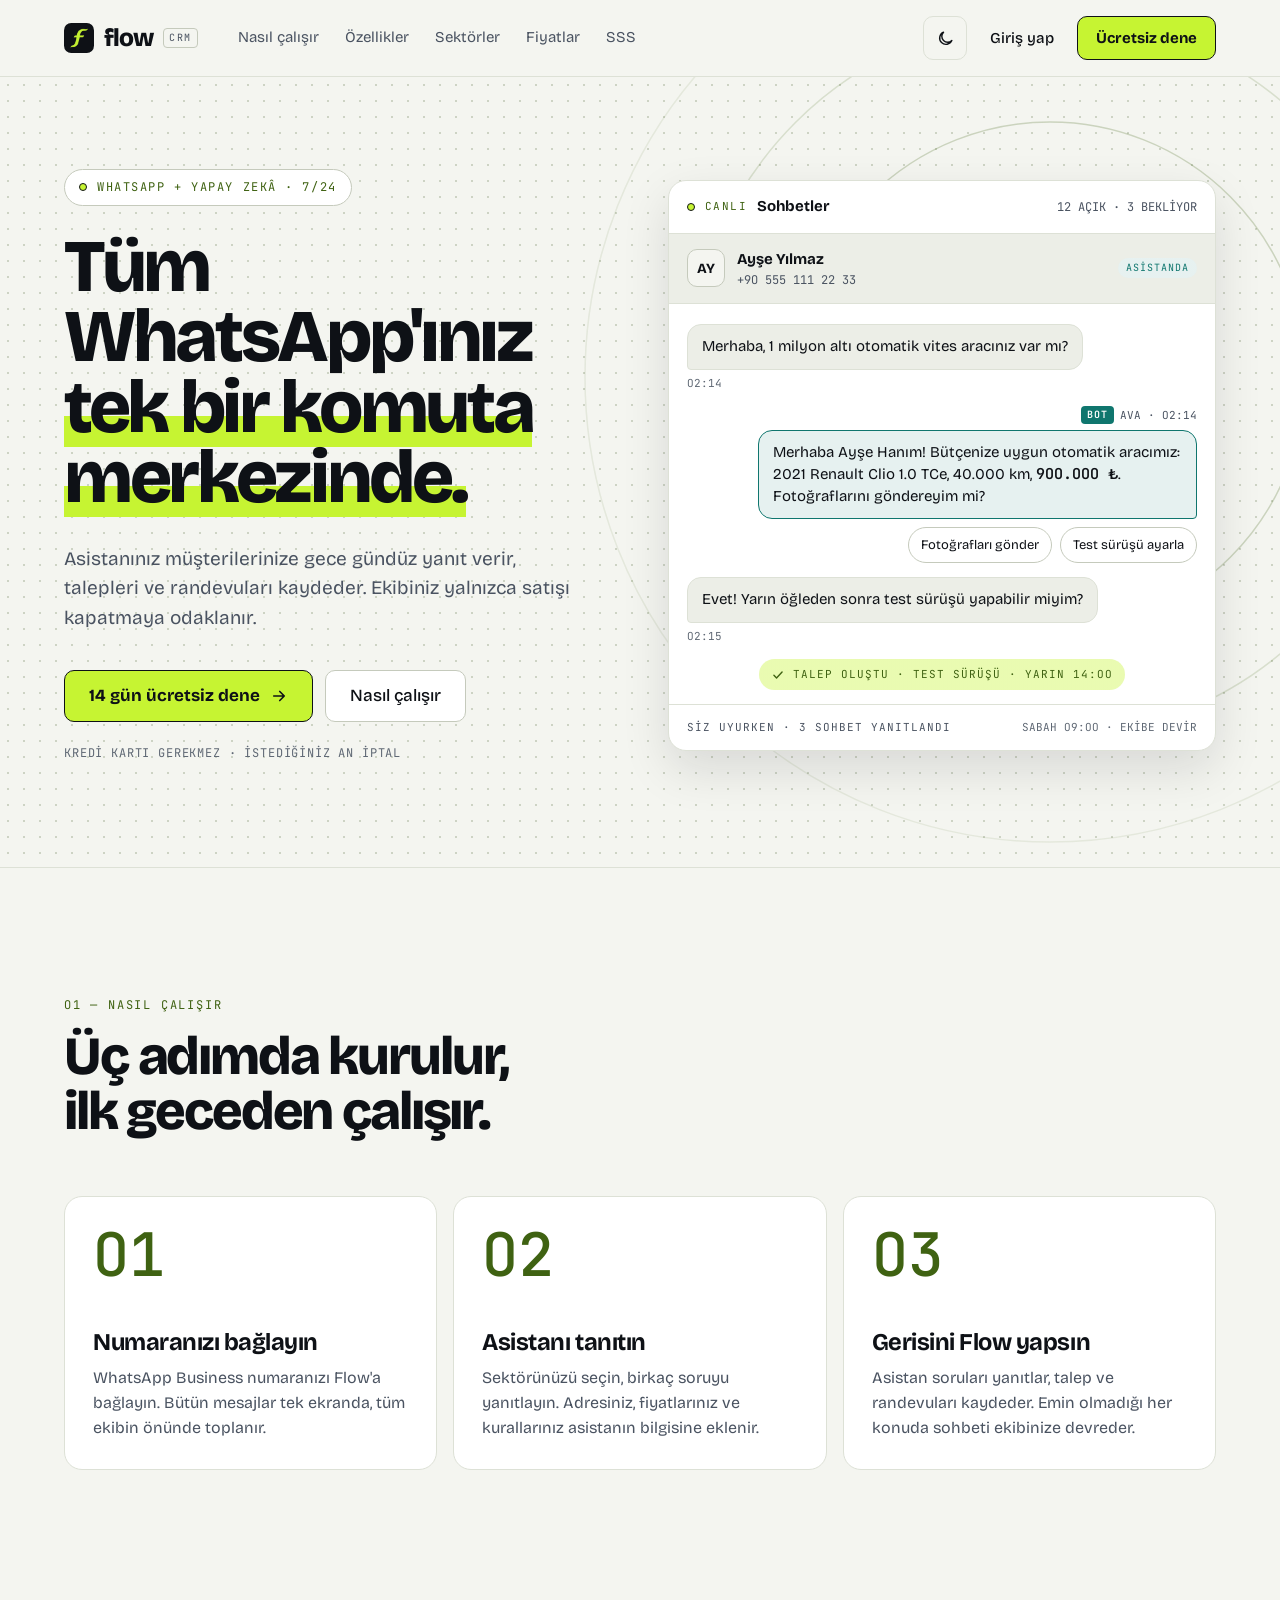
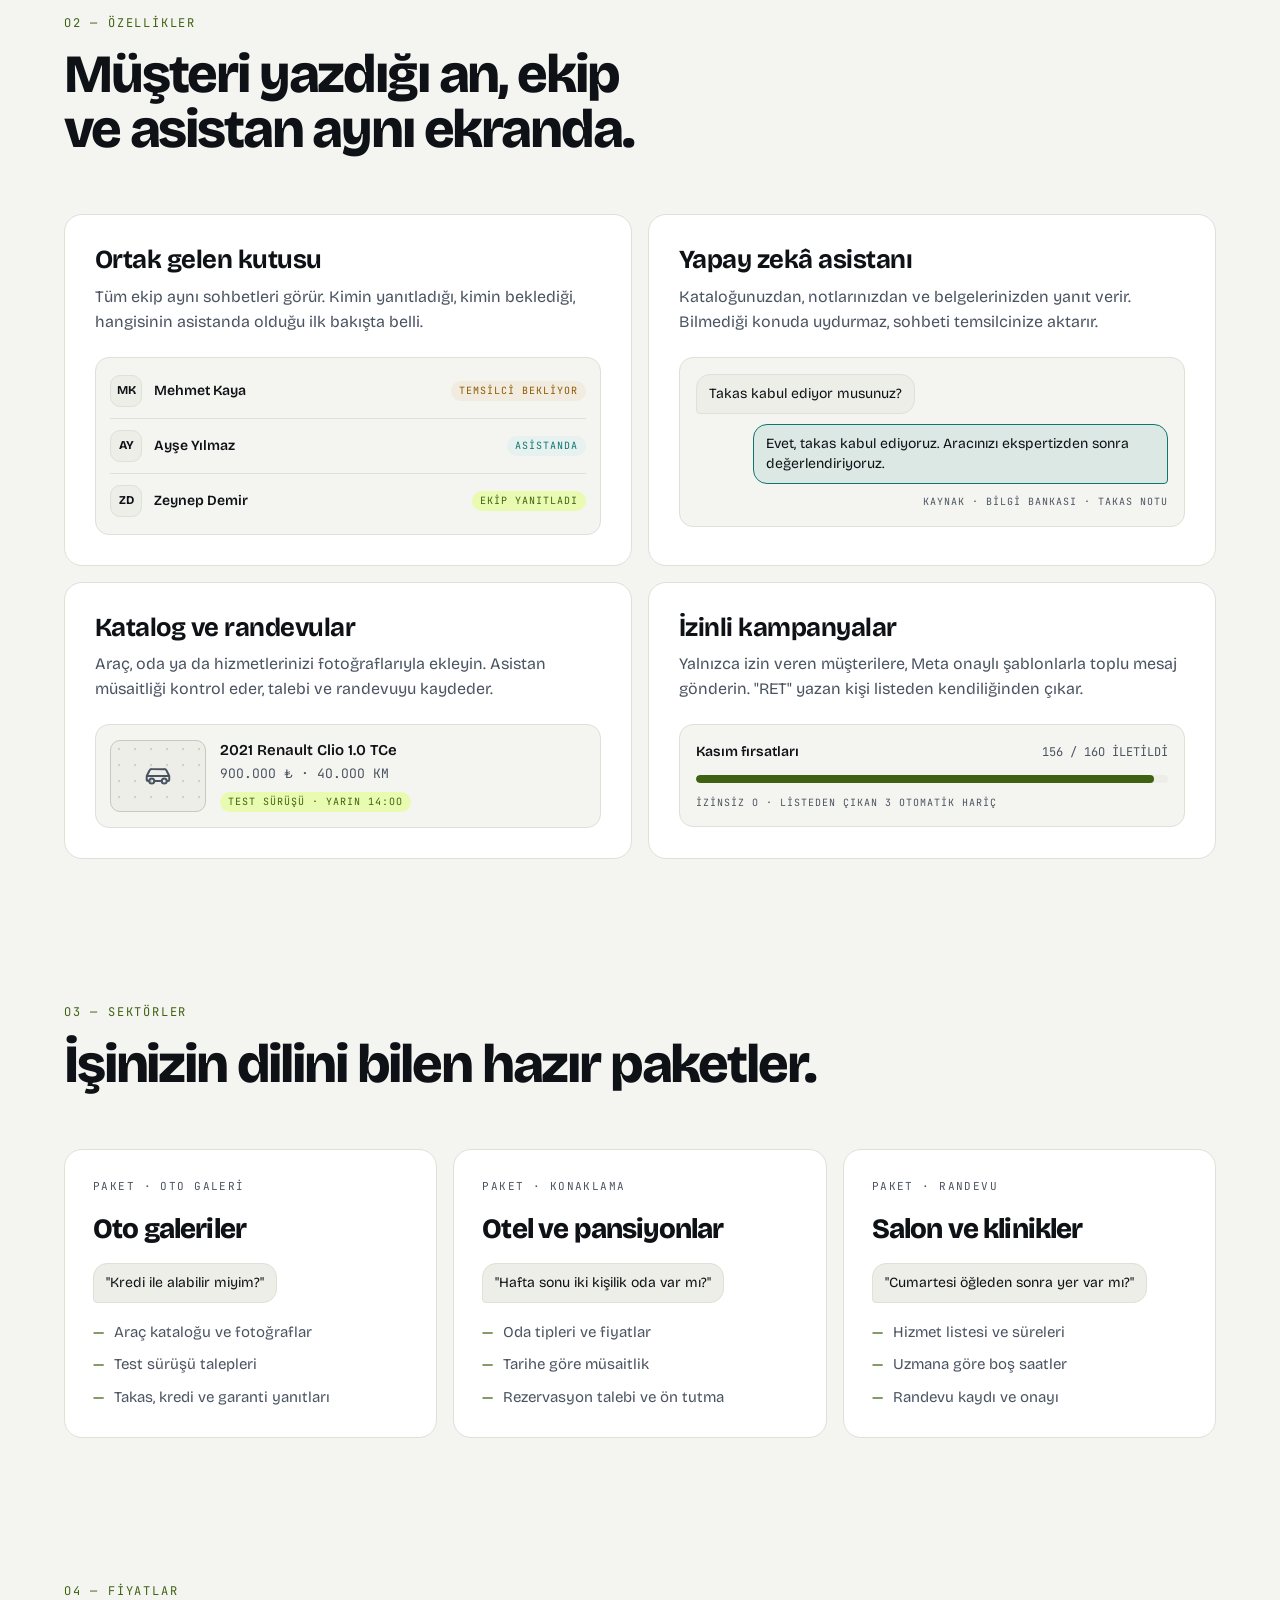
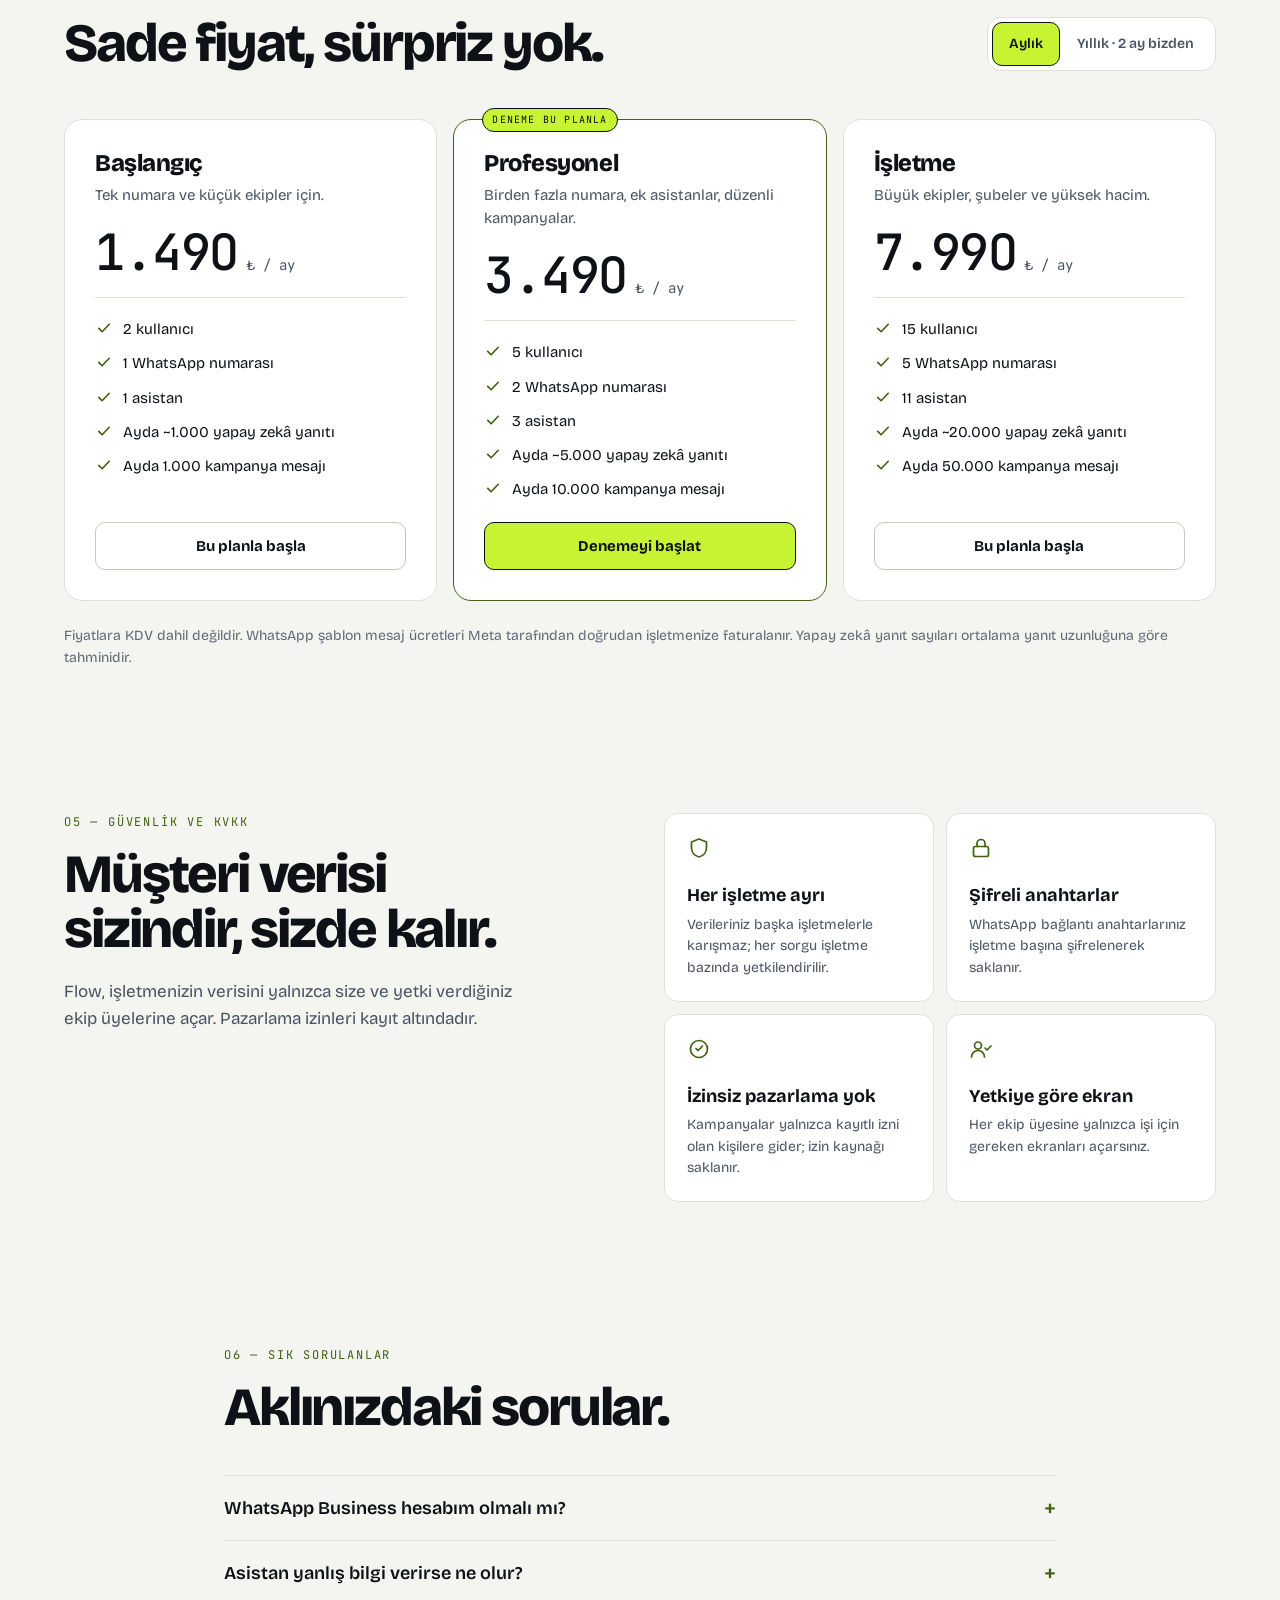
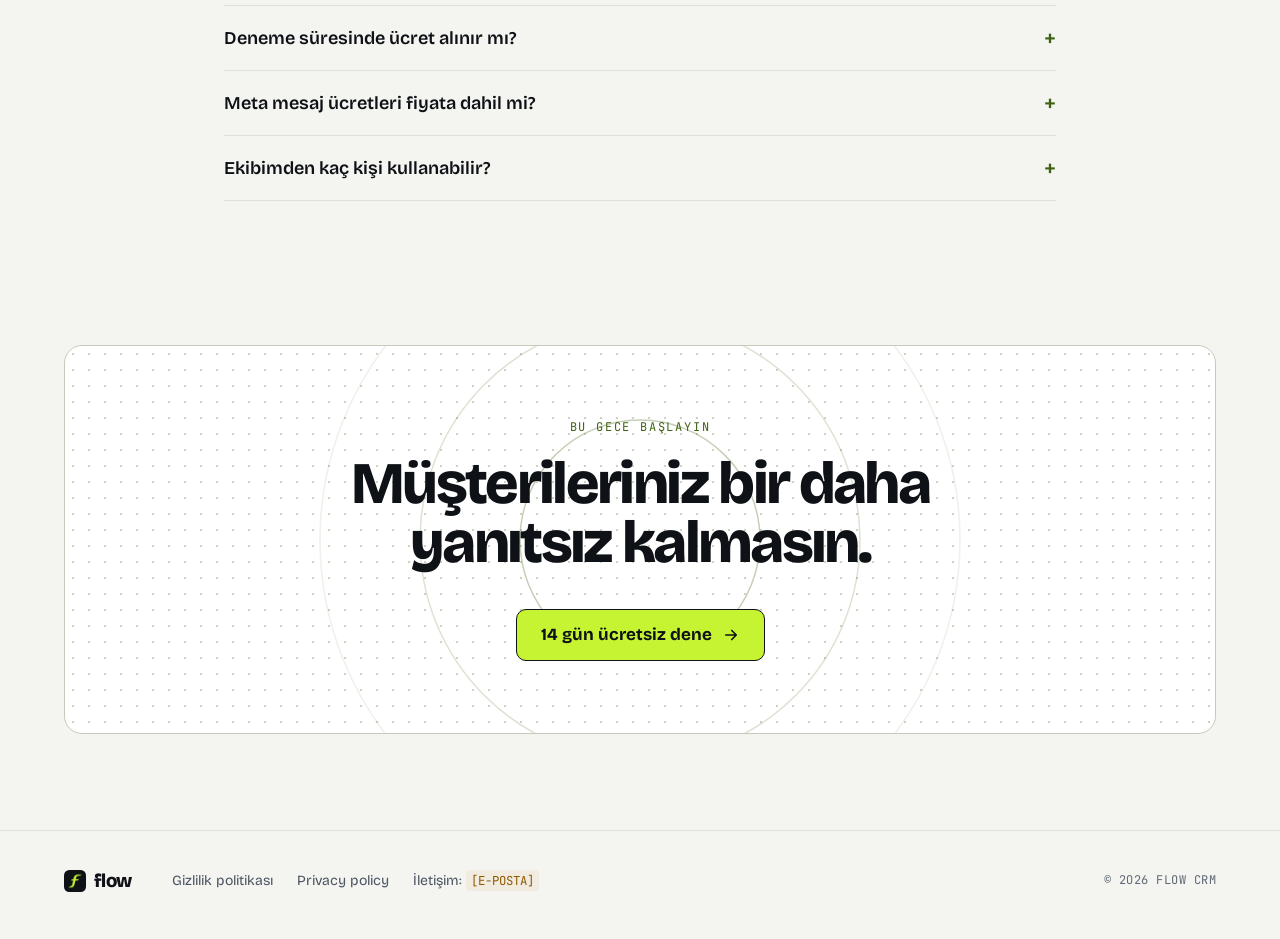
==== commit 583b567a: "feat(ui): use the owner's f logo for the app, icons and website The lime f monogram, recolored to th" ====
--- a/docs/index.html
+++ b/docs/index.html
@@ -20,7 +20,6 @@
 <meta property="og:image:height" content="630">
 <meta property="og:image:alt" content="Flow CRM logosu ve “Tüm WhatsApp'ınız tek bir komuta merkezinde.” başlığı">
 <meta name="twitter:card" content="summary_large_image">
-<link rel="icon" href="assets/favicon.svg" type="image/svg+xml">
 <link rel="icon" href="assets/favicon-32.png" sizes="32x32" type="image/png">
 <link rel="apple-touch-icon" href="assets/apple-touch-icon.png">
 <link rel="preload" href="assets/fonts/BricolageDisplay-ExtraBold.ttf" as="font" type="font/ttf" crossorigin>
@@ -34,7 +33,7 @@
 
 <header class="site-header">
   <a class="logo" href="./" aria-label="Flow CRM ana sayfa">
-    <svg class="logo-mark" width="30" height="30" viewBox="0 0 30 30" aria-hidden="true" focusable="false"><circle class="ring-outer" cx="15" cy="15" r="13.5"/><circle class="ring-inner" cx="15" cy="15" r="8.5"/><circle class="core" cx="15" cy="15" r="4"/></svg>
+    <img class="logo-mark" src="assets/flow-mark.png" width="30" height="30" alt="">
     <span class="logo-word">flow</span>
     <span class="logo-badge">CRM</span>
   </a>
@@ -403,7 +402,7 @@
 <footer class="site-footer">
   <div class="site-footer-inner">
     <span class="logo logo-sm">
-      <svg class="logo-mark" width="22" height="22" viewBox="0 0 30 30" aria-hidden="true" focusable="false"><circle class="ring-outer" cx="15" cy="15" r="13.5"/><circle class="ring-inner" cx="15" cy="15" r="8.5"/><circle class="core" cx="15" cy="15" r="4"/></svg>
+      <img class="logo-mark" src="assets/flow-mark.png" width="22" height="22" alt="">
       <span class="logo-word">flow</span>
     </span>
     <nav class="footer-nav" aria-label="Alt bağlantılar">
--- a/docs/assets/flow.css
+++ b/docs/assets/flow.css
@@ -205,10 +205,8 @@
 }
 .logo:hover { color: var(--text); }
 
-.logo-mark circle { fill: none; stroke: var(--mark-ring); stroke-width: 1.5; }
-.logo-mark .ring-outer { stroke-opacity: .35; }
-.logo-mark .ring-inner { stroke-opacity: .75; }
-.logo-mark .core { fill: var(--lime); stroke: var(--lime-edge); stroke-width: 1; }
+/* The f monogram on its ink tile (assets/flow-mark.png). */
+img.logo-mark { display: block; border-radius: 24%; }
 
 .logo-word {
   font-family: var(--font-display);
